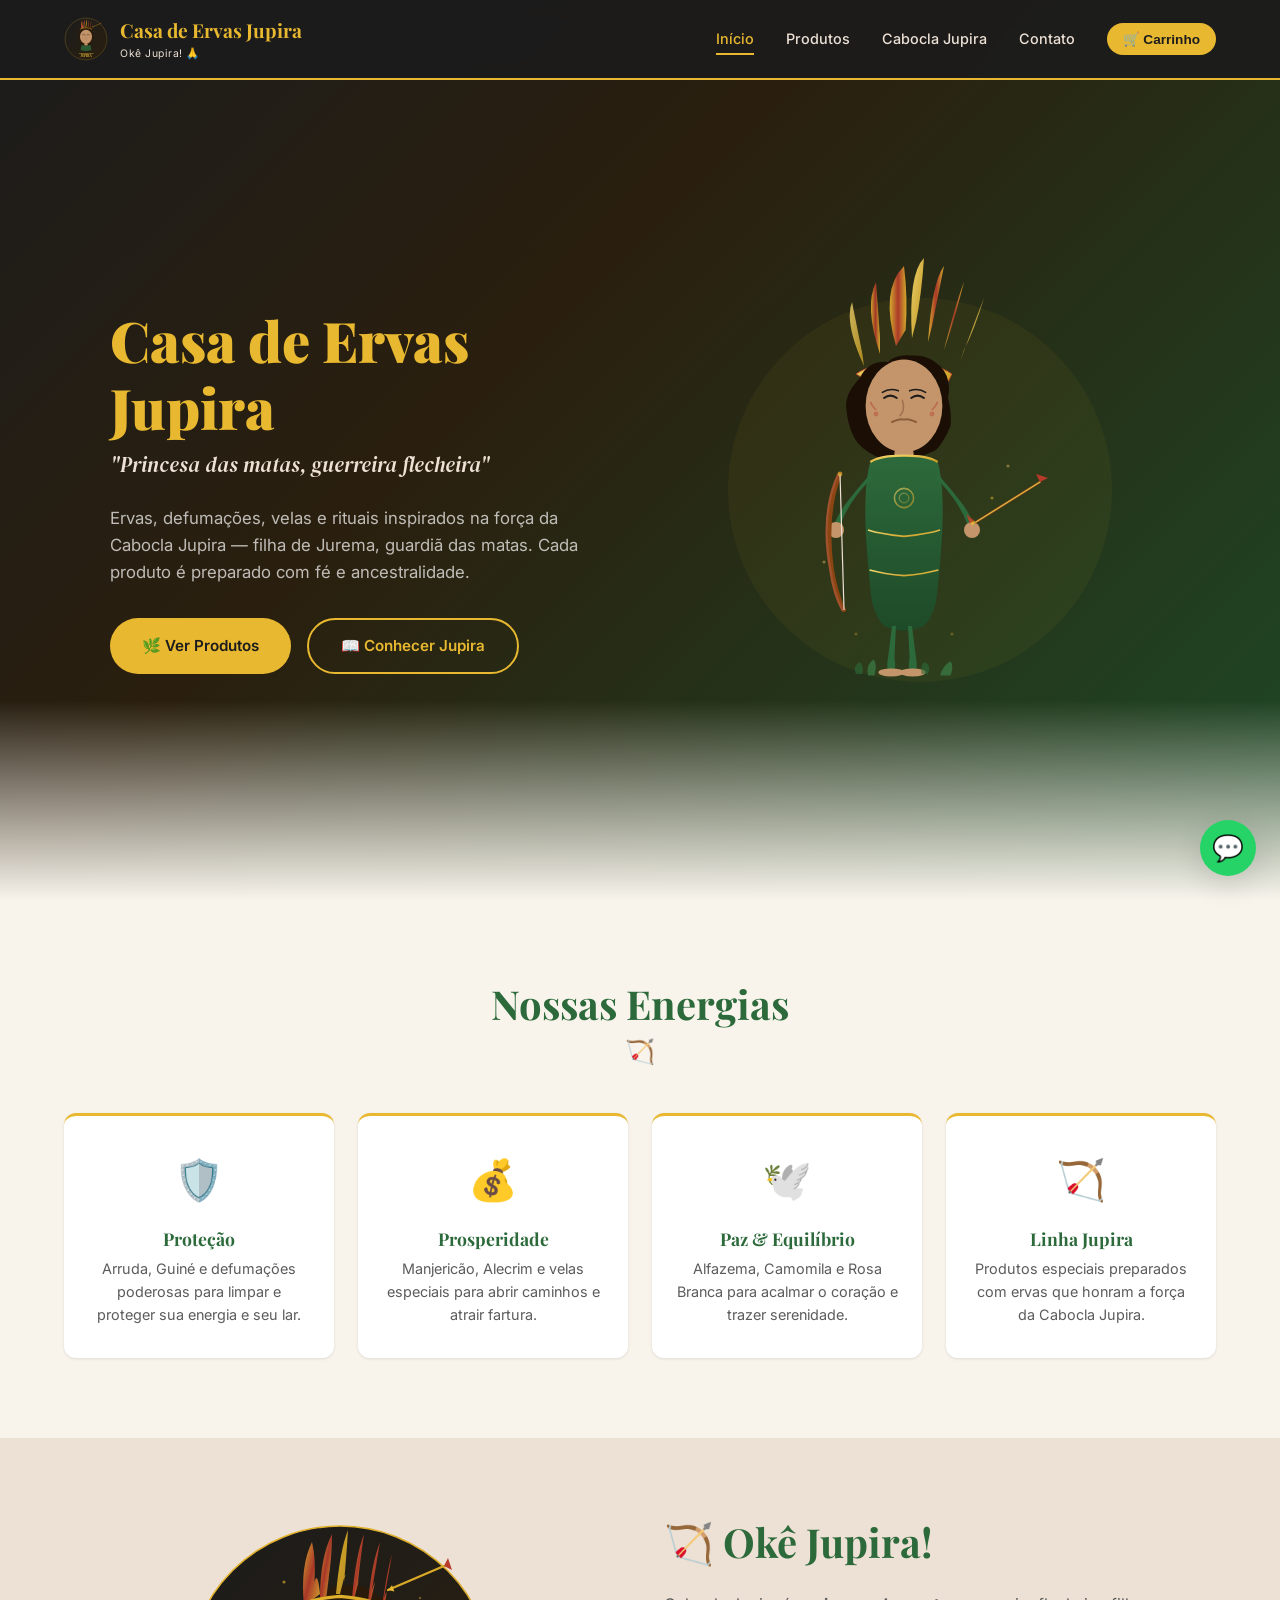
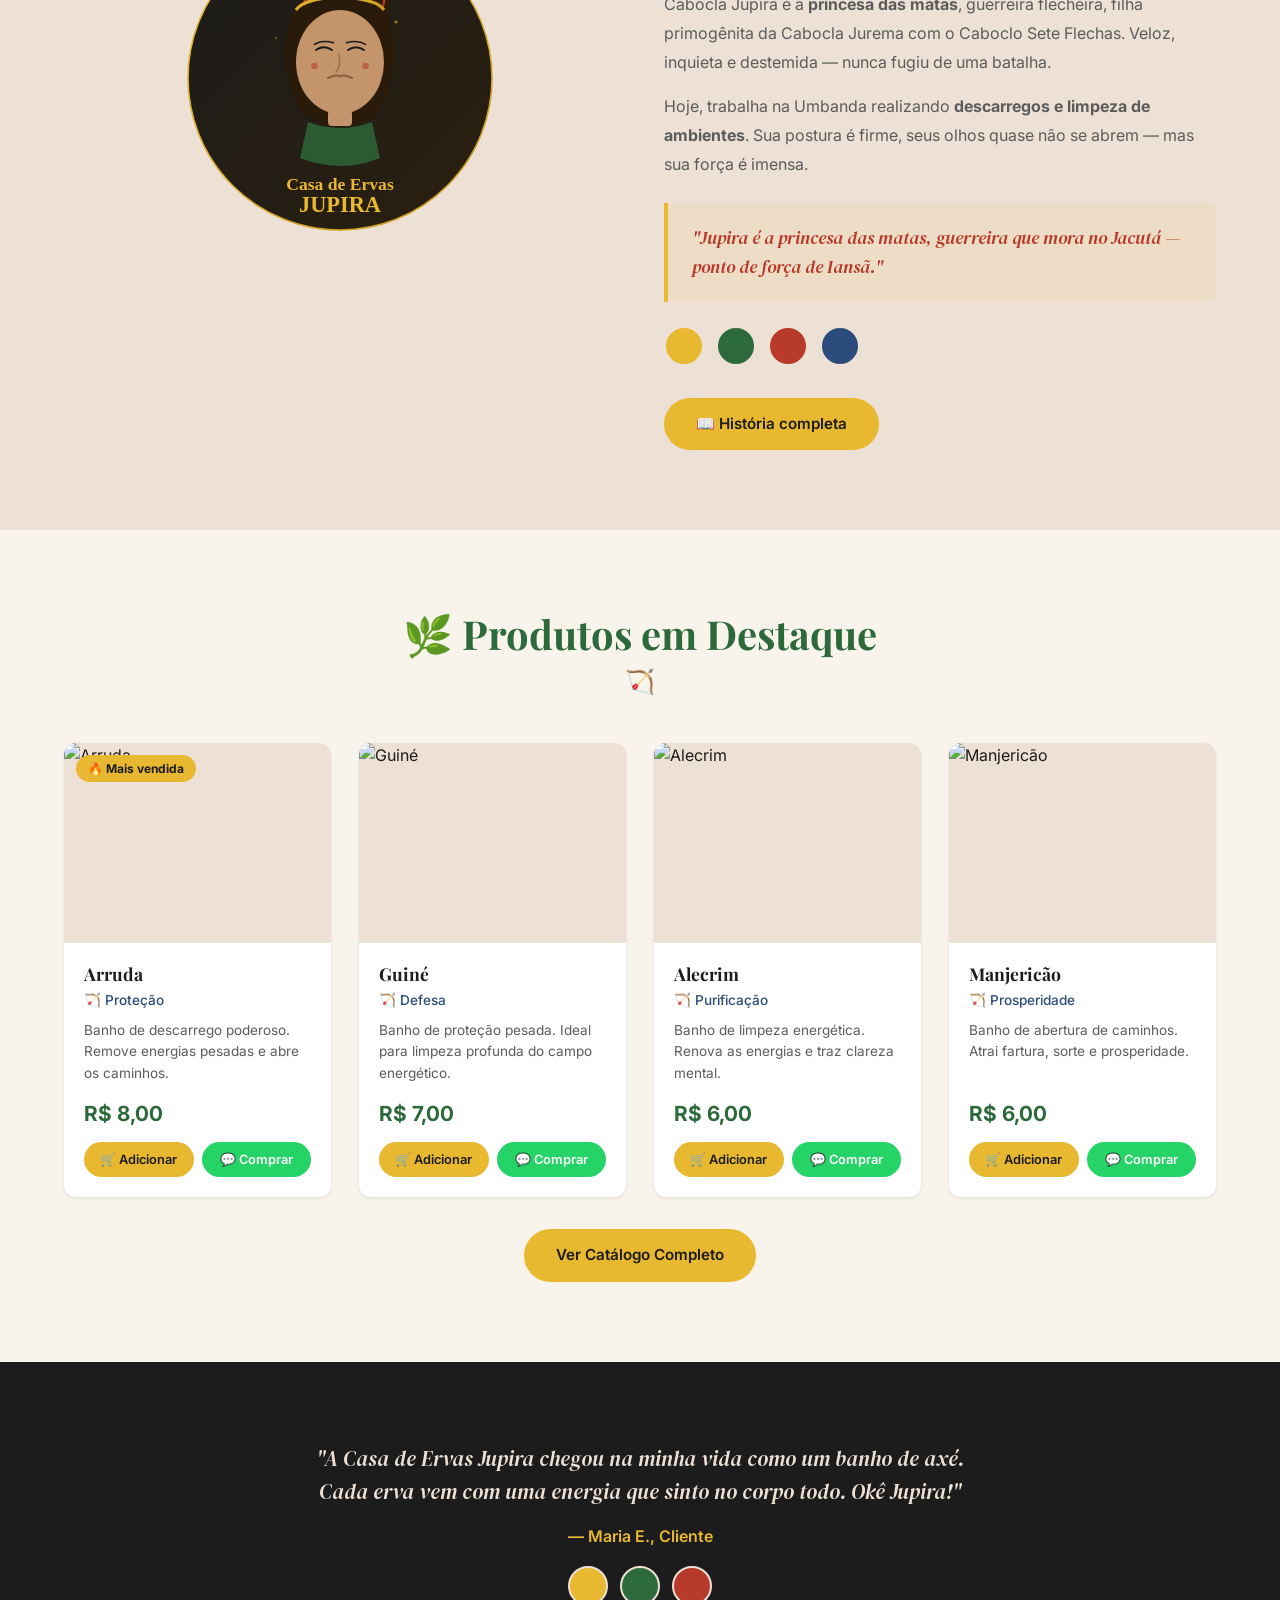
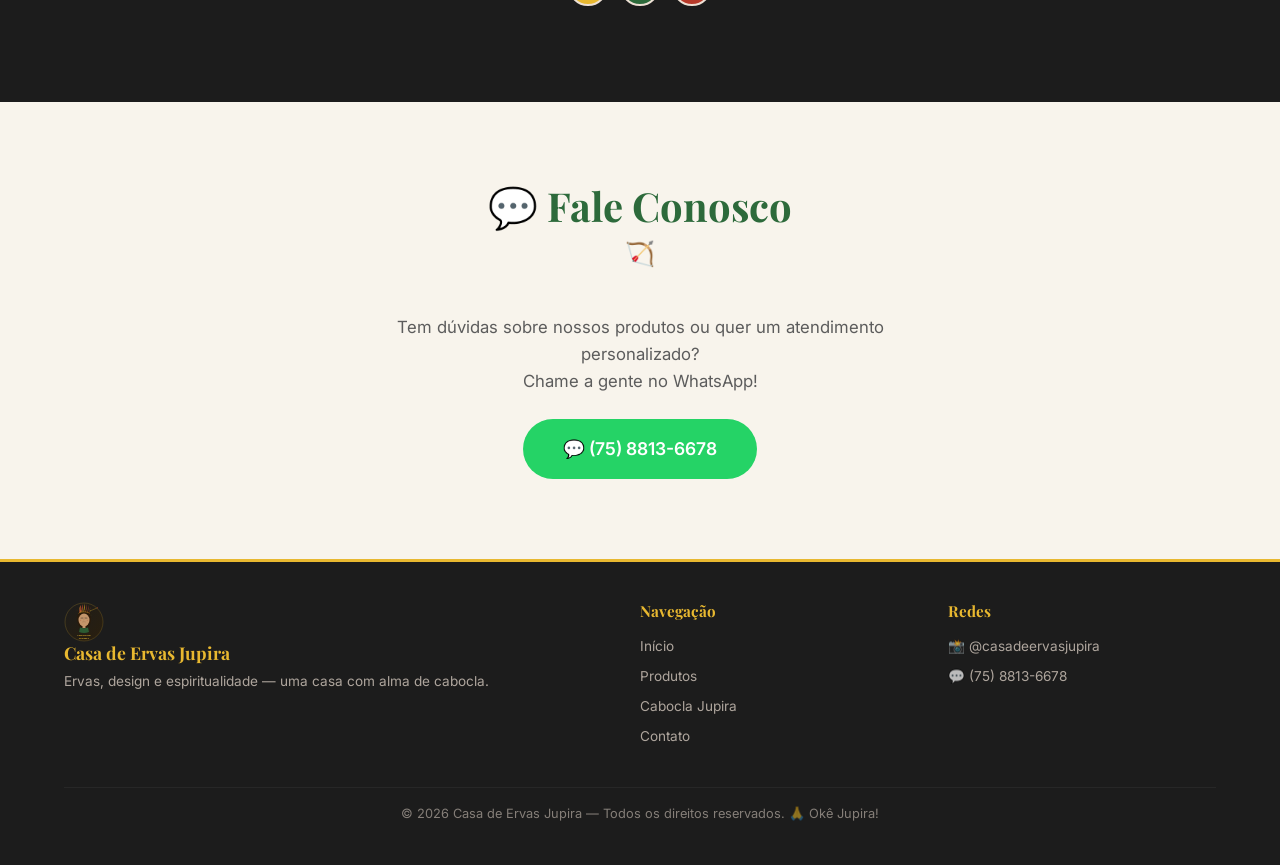
==== index.html @ 4a57ba9a "site: move all site files to root for GitHub Pages deployment - copy all site/ content (index.html, " ====
<!DOCTYPE html>
<html lang="pt-BR">
<head>
  <meta charset="UTF-8">
  <meta name="viewport" content="width=device-width, initial-scale=1.0">
  <title>Casa de Ervas Jupira — Ervas, Design & Espiritualidade</title>
  <meta name="description" content="Ervas, defumações, velas e rituais inspirados na Cabocla Jupira. Sua casa de ervas com alma de cabocla.">
  <link rel="preconnect" href="https://fonts.googleapis.com">
  <link href="https://fonts.googleapis.com/css2?family=Playfair+Display:wght@400;700;900&family=Inter:wght@400;500;600;700&family=DM+Serif+Display:ital@0;1&display=swap" rel="stylesheet">
  <link rel="stylesheet" href="css/style.css">
  <link rel="icon" href="assets/images/logo-jupira.svg" type="image/svg+xml">
</head>
<body>

  <!-- ===== HEADER ===== -->
  <header class="header" id="header">
    <div class="container">
      <a href="index.html" class="header-logo">
        <img src="assets/images/logo-jupira.svg" alt="Casa de Ervas Jupira" width="44" height="44">
        <div>
          <span>Casa de Ervas Jupira</span>
          <small>Okê Jupira! 🙏</small>
        </div>
      </a>

      <nav class="header-nav" id="headerNav">
        <a href="index.html" class="active">Início</a>
        <a href="produtos.html">Produtos</a>
        <a href="sobre.html">Cabocla Jupira</a>
        <a href="contato.html">Contato</a>
        <button class="cart-btn" onclick="showCart()">
          🛒 Carrinho <span class="cart-count">0</span>
        </button>
      </nav>

      <button class="mobile-toggle" id="mobileToggle" aria-label="Menu">
        <span></span><span></span><span></span>
      </button>
    </div>
  </header>

  <!-- ===== HERO ===== -->
  <section class="hero">
    <div class="container">
      <div class="hero-content">
        <h1 class="animate">Casa de Ervas<br>Jupira</h1>
        <p class="subtitle animate delay-1">"Princesa das matas, guerreira flecheira"</p>
        <p class="animate delay-2">Ervas, defumações, velas e rituais inspirados na força da Cabocla Jupira — filha de Jurema, guardiã das matas. Cada produto é preparado com fé e ancestralidade.</p>
        <div class="hero-buttons animate delay-3">
          <a href="produtos.html" class="btn btn-primary">🌿 Ver Produtos</a>
          <a href="sobre.html" class="btn btn-secondary">📖 Conhecer Jupira</a>
        </div>
      </div>
      <div class="hero-visual">
        <img src="assets/images/cabocla-jupira.svg" alt="Cabocla Jupira — guerreira flecheira" width="400">
      </div>
    </div>
  </section>

  <!-- ===== FEATURES ===== -->
  <section class="section" id="ervas">
    <div class="container">
      <h2 class="section-title">Nossas Energias</h2>
      <div class="features-grid">
        <div class="feature-card animate">
          <div class="icon">🛡️</div>
          <h3>Proteção</h3>
          <p>Arruda, Guiné e defumações poderosas para limpar e proteger sua energia e seu lar.</p>
        </div>
        <div class="feature-card animate delay-1">
          <div class="icon">💰</div>
          <h3>Prosperidade</h3>
          <p>Manjericão, Alecrim e velas especiais para abrir caminhos e atrair fartura.</p>
        </div>
        <div class="feature-card animate delay-2">
          <div class="icon">🕊️</div>
          <h3>Paz & Equilíbrio</h3>
          <p>Alfazema, Camomila e Rosa Branca para acalmar o coração e trazer serenidade.</p>
        </div>
        <div class="feature-card animate delay-3">
          <div class="icon">🏹</div>
          <h3>Linha Jupira</h3>
          <p>Produtos especiais preparados com ervas que honram a força da Cabocla Jupira.</p>
        </div>
      </div>
    </div>
  </section>

  <!-- ===== SOBRE JUPIRA (RESUMO) ===== -->
  <section class="section section-beige">
    <div class="container">
      <div class="sobre-grid">
        <div class="sobre-visual animate">
          <img src="assets/images/logo-jupira.svg" alt="Símbolo da Cabocla Jupira" width="320" style="margin:0 auto">
        </div>
        <div class="sobre-texto animate delay-1">
          <h2>🏹 Okê Jupira!</h2>
          <p>Cabocla Jupira é a <strong>princesa das matas</strong>, guerreira flecheira, filha primogênita da Cabocla Jurema com o Caboclo Sete Flechas. Veloz, inquieta e destemida — nunca fugiu de uma batalha.</p>
          <p>Hoje, trabalha na Umbanda realizando <strong>descarregos e limpeza de ambientes</strong>. Sua postura é firme, seus olhos quase não se abrem — mas sua força é imensa.</p>
          <div class="quote">
            "Jupira é a princesa das matas, guerreira que mora no Jacutá — ponto de força de Iansã."
          </div>
          <div class="cores-jupira">
            <span style="background:#E8B830" title="Amarelo — coroa de Jurema"></span>
            <span style="background:#2D6A3B" title="Verde — a mata"></span>
            <span style="background:#B83A2A" title="Vermelho — a guerra"></span>
            <span style="background:#2A4B7C" title="Azul Anil — espiritualidade"></span>
          </div>
          <a href="sobre.html" class="btn btn-primary mt-1">📖 História completa</a>
        </div>
      </div>
    </div>
  </section>

  <!-- ===== PRODUTOS EM DESTAQUE ===== -->
  <section class="section" id="destaques">
    <div class="container">
      <h2 class="section-title">🌿 Produtos em Destaque</h2>
      <div class="produtos-grid" id="produtosGrid">
        <!-- Rendered by JS -->
      </div>
      <div class="text-center mt-2">
        <a href="produtos.html" class="btn btn-primary">Ver Catálogo Completo</a>
      </div>
    </div>
  </section>

  <!-- ===== DEPOIMENTO ===== -->
  <section class="section section-dark">
    <div class="container" style="text-align:center;max-width:700px">
      <p style="font-family:var(--font-quote);font-size:1.3rem;font-style:italic;margin-bottom:16px">
        "A Casa de Ervas Jupira chegou na minha vida como um banho de axé. Cada erva vem com uma energia que sinto no corpo todo. Okê Jupira!"
      </p>
      <p style="font-weight:600;color:var(--yellow)">— Maria E., Cliente</p>
      <div class="cores-jupira" style="justify-content:center;margin-top:16px">
        <span style="background:#E8B830"></span>
        <span style="background:#2D6A3B"></span>
        <span style="background:#B83A2A"></span>
      </div>
    </div>
  </section>

  <!-- ===== WHATSAPP ===== -->
  <section class="section" id="whatsapp">
    <div class="container" style="text-align:center;max-width:600px">
      <h2 class="section-title">💬 Fale Conosco</h2>
      <p style="color:var(--gray);margin-bottom:24px;font-size:1.05rem">
        Tem dúvidas sobre nossos produtos ou quer um atendimento personalizado?<br>
        Chame a gente no WhatsApp!
      </p>
      <a href="https://wa.me/557588136678?text=Ol%C3%A1!%20Vim%20pela%20Casa%20de%20Ervas%20Jupira%20%F0%9F%8C%BF%20Ok%C3%AA%20Jupira!" target="_blank" class="btn btn-whatsapp" style="font-size:1.1rem;padding:16px 40px">
        💬 (75) 8813-6678
      </a>
    </div>
  </section>

  <!-- ===== FOOTER ===== -->
  <footer class="footer">
    <div class="container">
      <div class="footer-grid">
        <div class="footer-brand">
          <img src="assets/images/logo-jupira.svg" alt="Casa de Ervas Jupira" width="40" height="40">
          <h3>Casa de Ervas Jupira</h3>
          <p>Ervas, design e espiritualidade — uma casa com alma de cabocla.</p>
        </div>
        <div>
          <h4>Navegação</h4>
          <a href="index.html">Início</a>
          <a href="produtos.html">Produtos</a>
          <a href="sobre.html">Cabocla Jupira</a>
          <a href="contato.html">Contato</a>
        </div>
        <div>
          <h4>Redes</h4>
          <a href="https://instagram.com/casadeervasjupira" target="_blank">📸 @casadeervasjupira</a>
          <a href="https://wa.me/557588136678" target="_blank">💬 (75) 8813-6678</a>
        </div>
      </div>
      <div class="footer-bottom">
        © 2026 Casa de Ervas Jupira — Todos os direitos reservados. 🙏 Okê Jupira!
      </div>
    </div>
  </footer>

  <!-- ===== CART SIDEBAR ===== -->
  <div class="cart-overlay" id="cartOverlay"></div>
  <div class="cart-sidebar" id="cartSidebar">
    <div class="cart-header">
      <h3>🛒 Seu Carrinho</h3>
      <button class="cart-close" onclick="hideCart()">✕</button>
    </div>
    <div class="cart-items" id="cartItems">
      <!-- Rendered by JS -->
    </div>
    <div class="cart-footer">
      <div class="cart-total">
        <span>Total</span>
        <span id="cartTotalValue">R$ 0,00</span>
      </div>
      <button class="btn btn-whatsapp" onclick="cartWhatsApp()">
        💬 Finalizar Pedido
      </button>
    </div>
  </div>

  <!-- WhatsApp Float -->
  <a href="https://wa.me/557588136678?text=Ol%C3%A1!%20Vim%20pela%20Casa%20de%20Ervas%20Jupira%20%F0%9F%8C%BF%20Ok%C3%AA%20Jupira!" target="_blank" class="whatsapp-float" aria-label="WhatsApp">
    💬
  </a>

  <!-- ===== SCRIPTS ===== -->
  <script src="js/produtos.js"></script>
  <script src="js/cart.js"></script>
  <script src="js/main.js"></script>
  <script>
    // Show featured products on home (show first 4)
    document.addEventListener('DOMContentLoaded', () => {
      const grid = document.getElementById('produtosGrid');
      if (grid) {
        const destaques = CATALOGO.slice(0, 4);
        grid.innerHTML = destaques.map(prod => {
          const badgeClass = prod.badge === 'Linha Jupira' ? 'badge-jupira' : '';
          return `
            <div class="produto-card animate">
              <div class="img-wrap">
                <img src="${prod.img}" alt="${prod.nome}" loading="lazy">
                ${prod.badge ? `<span class="badge ${badgeClass}">${prod.badge}</span>` : ''}
              </div>
              <div class="info">
                <h3>${prod.nome}</h3>
                <div class="energia">🏹 ${prod.energia}</div>
                <div class="desc">${prod.desc}</div>
                <div class="preco">${formatPreco(prod.preco)}</div>
                <div class="actions">
                  <button class="btn btn-primary btn-sm" onclick="cartAdd('${prod.id}')">🛒 Adicionar</button>
                  <button class="btn btn-whatsapp btn-sm" onclick="buyWhatsApp('${prod.id}')">💬 Comprar</button>
                </div>
              </div>
            </div>
          `;
        }).join('');
      }
    });
  </script>
</body>
</html>
---- css/style.css ----
/* ======================================================
   CASA DE ERVAS JUPIRA — Style Sheet
   Cores: Amarelo #E8B830 | Verde #2D6A3B | Vermelho #B83A2A | Anil #2A4B7C
   ====================================================== */

/* ----- RESET & BASE ----- */
*, *::before, *::after { box-sizing: border-box; margin: 0; padding: 0; }

:root {
  --yellow: #E8B830;
  --yellow-light: #F5D86E;
  --yellow-dark: #C99A1F;
  --green: #2D6A3B;
  --green-light: #3D8A4E;
  --green-dark: #1E4A28;
  --red: #B83A2A;
  --red-light: #D94A3A;
  --red-dark: #8C2A1E;
  --anil: #2A4B7C;
  --anil-light: #3A6B9C;
  --dark: #1C1C1C;
  --gray: #5C5C5C;
  --offwhite: #F8F4EC;
  --sand: #EDE0D4;
  --white: #FFFFFF;

  --font-display: 'Playfair Display', Georgia, serif;
  --font-body: 'Inter', -apple-system, BlinkMacSystemFont, 'Segoe UI', sans-serif;
  --font-quote: 'DM Serif Display', Georgia, serif;

  --shadow-sm: 0 1px 3px rgba(0,0,0,0.1);
  --shadow-md: 0 4px 12px rgba(0,0,0,0.1);
  --shadow-lg: 0 8px 30px rgba(0,0,0,0.12);
  --radius: 12px;
  --radius-sm: 8px;
  --max-width: 1200px;
  --header-h: 80px;
}

html { scroll-behavior: smooth; }

body {
  font-family: var(--font-body);
  color: var(--dark);
  background: var(--offwhite);
  line-height: 1.6;
  -webkit-font-smoothing: antialiased;
}

img { max-width: 100%; height: auto; display: block; }
a { color: inherit; text-decoration: none; }
ul { list-style: none; }
.container { max-width: var(--max-width); margin: 0 auto; padding: 0 24px; }

/* ----- TYPOGRAPHY ----- */
h1, h2, h3, h4 { font-family: var(--font-display); line-height: 1.2; }
h1 { font-size: clamp(2rem, 5vw, 3.5rem); font-weight: 900; color: var(--yellow); }
h2 { font-size: clamp(1.5rem, 4vw, 2.5rem); font-weight: 700; color: var(--green); }
h3 { font-size: clamp(1.2rem, 3vw, 1.8rem); font-weight: 700; }
.section-title { text-align: center; margin-bottom: 3rem; }
.section-title::after {
  content: '🏹';
  display: block;
  font-size: 1.5rem;
  margin-top: 0.5rem;
}

/* ----- HEADER ----- */
.header {
  position: fixed; top: 0; left: 0; right: 0; z-index: 1000;
  height: var(--header-h);
  background: rgba(28,28,28,0.95);
  backdrop-filter: blur(10px);
  border-bottom: 2px solid var(--yellow);
  transition: background 0.3s;
}
.header .container { display: flex; align-items: center; justify-content: space-between; height: 100%; }
.header-logo { display: flex; align-items: center; gap: 12px; }
.header-logo svg { width: 44px; height: 44px; }
.header-logo span { font-family: var(--font-display); font-size: 1.2rem; color: var(--yellow); font-weight: 700; }
.header-logo small { display: block; font-size: 0.65rem; color: var(--sand); font-family: var(--font-body); font-weight: 400; letter-spacing: 0.5px; }

.header-nav { display: flex; align-items: center; gap: 32px; }
.header-nav a {
  color: var(--sand); font-size: 0.9rem; font-weight: 500;
  transition: color 0.2s; position: relative;
}
.header-nav a:hover, .header-nav a.active { color: var(--yellow); }
.header-nav a::after {
  content: ''; position: absolute; bottom: -4px; left: 0; right: 0;
  height: 2px; background: var(--yellow); transform: scaleX(0); transition: transform 0.2s;
}
.header-nav a:hover::after, .header-nav a.active::after { transform: scaleX(1); }

.cart-btn {
  display: flex; align-items: center; gap: 6px;
  background: var(--yellow); color: var(--dark); padding: 8px 16px;
  border-radius: 50px; font-size: 0.85rem; font-weight: 600;
  transition: all 0.2s; border: none; cursor: pointer;
}
.cart-btn:hover { background: var(--yellow-light); transform: translateY(-1px); }
.cart-count {
  background: var(--red); color: white; font-size: 0.7rem;
  min-width: 18px; height: 18px; border-radius: 50%;
  display: flex; align-items: center; justify-content: center; font-weight: 700;
}

.mobile-toggle { display: none; flex-direction: column; gap: 5px; cursor: pointer; background: none; border: none; padding: 4px; }
.mobile-toggle span { width: 24px; height: 2px; background: var(--sand); transition: 0.2s; border-radius: 2px; }

/* ----- HERO ----- */
.hero {
  min-height: 100vh; display: flex; align-items: center;
  background: linear-gradient(135deg, var(--dark) 0%, #2A1F0E 40%, var(--green-dark) 100%);
  position: relative; overflow: hidden; padding-top: var(--header-h);
}
.hero::before {
  content: ''; position: absolute; inset: 0;
  background: url('https://images.unsplash.com/photo-1518531933037-91b2f5f229cc?auto=format&fit=crop&w=1920&q=80') center/cover;
  opacity: 0.15; z-index: 0;
}
.hero::after {
  content: ''; position: absolute; bottom: 0; left: 0; right: 0; height: 200px;
  background: linear-gradient(transparent, var(--offwhite)); z-index: 1;
}
.hero .container { position: relative; z-index: 2; display: grid; grid-template-columns: 1fr 1fr; gap: 60px; align-items: center; }
.hero-content h1 { margin-bottom: 0.5rem; }
.hero-content .subtitle {
  font-family: var(--font-quote); font-size: 1.3rem; color: var(--sand); font-style: italic;
  margin-bottom: 1.5rem;
}
.hero-content p { color: rgba(255,255,255,0.7); font-size: 1.05rem; max-width: 500px; margin-bottom: 2rem; }

.hero-buttons { display: flex; gap: 16px; flex-wrap: wrap; }
.btn {
  display: inline-flex; align-items: center; gap: 8px; padding: 14px 32px;
  border-radius: 50px; font-weight: 600; font-size: 0.95rem;
  transition: all 0.2s; cursor: pointer; border: none; font-family: var(--font-body);
}
.btn-primary { background: var(--yellow); color: var(--dark); }
.btn-primary:hover { background: var(--yellow-light); transform: translateY(-2px); box-shadow: var(--shadow-md); }
.btn-secondary { background: transparent; color: var(--yellow); border: 2px solid var(--yellow); }
.btn-secondary:hover { background: var(--yellow); color: var(--dark); transform: translateY(-2px); }
.btn-whatsapp { background: #25D366; color: white; }
.btn-whatsapp:hover { background: #20BD5A; transform: translateY(-2px); box-shadow: var(--shadow-md); }
.btn-sm { padding: 10px 20px; font-size: 0.85rem; }

.hero-visual { display: flex; justify-content: center; align-items: center; }
.hero-visual svg { max-width: 400px; width: 100%; filter: drop-shadow(0 10px 40px rgba(232,184,48,0.2)); }

/* ----- SECTIONS ----- */
.section { padding: 80px 0; }
.section-beige { background: var(--sand); }
.section-dark { background: var(--dark); color: var(--sand); }
.section-dark h2 { color: var(--yellow); }

/* ----- FEATURES ----- */
.features-grid { display: grid; grid-template-columns: repeat(auto-fit, minmax(220px, 1fr)); gap: 24px; }
.feature-card {
  background: var(--white); padding: 32px 24px; border-radius: var(--radius);
  text-align: center; box-shadow: var(--shadow-sm); transition: all 0.3s;
  border-top: 3px solid var(--yellow);
}
.feature-card:hover { transform: translateY(-4px); box-shadow: var(--shadow-md); }
.feature-card .icon { font-size: 2.5rem; margin-bottom: 16px; }
.feature-card h3 { font-size: 1.1rem; margin-bottom: 8px; color: var(--green); }
.feature-card p { font-size: 0.9rem; color: var(--gray); }

/* ----- PRODUCT CARDS ----- */
.produtos-grid {
  display: grid; grid-template-columns: repeat(auto-fill, minmax(260px, 1fr)); gap: 28px;
}
.produto-card {
  background: var(--white); border-radius: var(--radius); overflow: hidden;
  box-shadow: var(--shadow-sm); transition: all 0.3s;
  display: flex; flex-direction: column;
}
.produto-card:hover { transform: translateY(-4px); box-shadow: var(--shadow-md); }
.produto-card .img-wrap {
  height: 200px; background: var(--sand); position: relative; overflow: hidden;
}
.produto-card .img-wrap img { width: 100%; height: 100%; object-fit: cover; transition: transform 0.4s; }
.produto-card:hover .img-wrap img { transform: scale(1.05); }
.produto-card .badge {
  position: absolute; top: 12px; left: 12px;
  background: var(--yellow); color: var(--dark); padding: 4px 12px;
  border-radius: 50px; font-size: 0.75rem; font-weight: 700;
}
.produto-card .badge-jupira { background: var(--red); color: white; }
.produto-card .info { padding: 20px; flex: 1; display: flex; flex-direction: column; }
.produto-card .info h3 { font-size: 1.1rem; margin-bottom: 6px; }
.produto-card .info .energia {
  font-size: 0.85rem; color: var(--anil); font-weight: 500; margin-bottom: 8px;
}
.produto-card .info .desc { font-size: 0.85rem; color: var(--gray); margin-bottom: 12px; flex: 1; }
.produto-card .info .preco { font-size: 1.3rem; font-weight: 700; color: var(--green); margin-bottom: 12px; }
.produto-card .info .actions { display: flex; gap: 8px; }
.produto-card .info .actions .btn { flex: 1; justify-content: center; font-size: 0.8rem; padding: 10px 16px; }

/* ----- SOBRE (JUPIRA) ----- */
.sobre-grid { display: grid; grid-template-columns: 1fr 1fr; gap: 48px; align-items: start; }
.sobre-visual svg { width: 100%; max-width: 380px; margin: 0 auto; display: block; }
.sobre-texto h2 { margin-bottom: 1.5rem; }
.sobre-texto p { margin-bottom: 1rem; color: var(--gray); line-height: 1.8; }
.sobre-texto .quote {
  font-family: var(--font-quote); font-style: italic; font-size: 1.15rem;
  color: var(--red); padding: 20px 24px; border-left: 4px solid var(--yellow);
  background: rgba(232,184,48,0.08); border-radius: 0 var(--radius-sm) var(--radius-sm) 0; margin: 1.5rem 0;
}
.cores-jupira { display: flex; gap: 12px; margin: 1rem 0; }
.cores-jupira span { width: 40px; height: 40px; border-radius: 50%; border: 2px solid var(--sand); }

/* ----- CATEGORY FILTER ----- */
.filtros { display: flex; gap: 12px; flex-wrap: wrap; justify-content: center; margin-bottom: 2rem; }
.filtro-btn {
  padding: 8px 20px; border-radius: 50px; border: 2px solid var(--green);
  background: transparent; color: var(--green); font-weight: 600; font-size: 0.85rem;
  cursor: pointer; transition: all 0.2s; font-family: var(--font-body);
}
.filtro-btn:hover, .filtro-btn.active { background: var(--green); color: white; }

/* ----- CART SIDEBAR ----- */
.cart-overlay {
  position: fixed; inset: 0; background: rgba(0,0,0,0.5); z-index: 2000;
  opacity: 0; pointer-events: none; transition: opacity 0.3s;
}
.cart-overlay.open { opacity: 1; pointer-events: all; }

.cart-sidebar {
  position: fixed; top: 0; right: 0; bottom: 0; width: 400px; max-width: 90vw;
  background: var(--white); z-index: 2001; padding: 24px;
  transform: translateX(100%); transition: transform 0.3s ease;
  display: flex; flex-direction: column;
}
.cart-sidebar.open { transform: translateX(0); }
.cart-header { display: flex; justify-content: space-between; align-items: center; margin-bottom: 24px; }
.cart-header h3 { font-family: var(--font-display); color: var(--green); }
.cart-close { background: none; border: none; font-size: 1.5rem; cursor: pointer; color: var(--gray); }
.cart-items { flex: 1; overflow-y: auto; display: flex; flex-direction: column; gap: 12px; }
.cart-item {
  display: flex; gap: 12px; padding: 12px; background: var(--offwhite);
  border-radius: var(--radius-sm); align-items: center;
}
.cart-item img { width: 60px; height: 60px; border-radius: 8px; object-fit: cover; }
.cart-item-info { flex: 1; }
.cart-item-info h4 { font-size: 0.9rem; }
.cart-item-info .preco { font-size: 0.85rem; color: var(--green); font-weight: 600; }
.cart-item-qty { display: flex; align-items: center; gap: 8px; }
.cart-item-qty button {
  width: 28px; height: 28px; border-radius: 50%; border: 1px solid var(--sand);
  background: white; cursor: pointer; font-weight: 700; font-size: 0.9rem;
  display: flex; align-items: center; justify-content: center;
}
.cart-item-qty span { font-weight: 600; min-width: 20px; text-align: center; }
.cart-item .remove { color: var(--red); cursor: pointer; font-size: 1.1rem; background: none; border: none; }

.cart-footer { border-top: 1px solid var(--sand); padding-top: 16px; margin-top: 16px; }
.cart-total { display: flex; justify-content: space-between; font-weight: 700; font-size: 1.1rem; margin-bottom: 12px; }
.cart-footer .btn-whatsapp { width: 100%; justify-content: center; padding: 14px; font-size: 1rem; }
.cart-empty { text-align: center; padding: 40px 0; color: var(--gray); }
.cart-empty .icon { font-size: 3rem; margin-bottom: 12px; }

/* ----- FOOTER ----- */
.footer {
  background: var(--dark); color: var(--sand); padding: 40px 0;
  border-top: 3px solid var(--yellow);
}
.footer-grid { display: grid; grid-template-columns: 2fr 1fr 1fr; gap: 40px; }
.footer-brand svg { width: 40px; height: 40px; margin-bottom: 12px; }
.footer-brand h3 { font-family: var(--font-display); color: var(--yellow); font-size: 1.1rem; margin-bottom: 8px; }
.footer-brand p { font-size: 0.85rem; opacity: 0.7; }
.footer h4 { color: var(--yellow); font-family: var(--font-display); margin-bottom: 16px; font-size: 0.95rem; }
.footer a { display: block; font-size: 0.85rem; opacity: 0.7; margin-bottom: 8px; transition: opacity 0.2s; }
.footer a:hover { opacity: 1; color: var(--yellow); }
.footer-bottom { text-align: center; margin-top: 32px; padding-top: 16px; border-top: 1px solid rgba(255,255,255,0.1); font-size: 0.8rem; opacity: 0.5; }

/* ----- WHATSAPP FLOAT ----- */
.whatsapp-float {
  position: fixed; bottom: 24px; right: 24px; z-index: 999;
  width: 56px; height: 56px; border-radius: 50%;
  background: #25D366; color: white; border: none;
  display: flex; align-items: center; justify-content: center;
  font-size: 1.6rem; cursor: pointer; box-shadow: var(--shadow-lg);
  transition: all 0.2s;
}
.whatsapp-float:hover { transform: scale(1.1); box-shadow: 0 8px 30px rgba(37,211,102,0.4); }

/* ----- PRODUTO PAGE ----- */
.produto-page { padding-top: calc(var(--header-h) + 40px); min-height: 100vh; }
.produto-detail { display: grid; grid-template-columns: 1fr 1fr; gap: 48px; margin-top: 2rem; }
.produto-detail .gallery { border-radius: var(--radius); overflow: hidden; background: var(--sand); }
.produto-detail .gallery img { width: 100%; height: 450px; object-fit: cover; }
.produto-detail .info h1 { color: var(--dark); margin-bottom: 8px; }
.produto-detail .info .energia { font-size: 1rem; color: var(--anil); font-weight: 500; }
.produto-detail .info .preco { font-size: 2rem; color: var(--green); font-weight: 700; margin: 16px 0; }
.produto-detail .info .desc { color: var(--gray); line-height: 1.8; margin-bottom: 24px; }
.produto-detail .info .actions { display: flex; flex-direction: column; gap: 12px; }
.produto-detail .info .actions .btn { justify-content: center; }

/* ----- CONTATO PAGE ----- */
.contato-page { padding-top: calc(var(--header-h) + 40px); min-height: 100vh; }
.contato-grid { display: grid; grid-template-columns: 1fr 1fr; gap: 48px; margin-top: 2rem; }
.contato-card {
  background: var(--white); padding: 32px; border-radius: var(--radius);
  box-shadow: var(--shadow-sm); text-align: center;
}
.contato-card .icon { font-size: 3rem; margin-bottom: 16px; }
.contato-card h3 { color: var(--green); margin-bottom: 8px; }
.contato-card p { color: var(--gray); margin-bottom: 16px; }
.contato-card .btn { width: 100%; justify-content: center; }

/* ----- ANIMATIONS ----- */
@keyframes fadeInUp { from { opacity: 0; transform: translateY(30px); } to { opacity: 1; transform: translateY(0); } }
@keyframes float {
  0%, 100% { transform: translateY(0); } 50% { transform: translateY(-10px); }
}
.animate { animation: fadeInUp 0.6s ease both; }
.delay-1 { animation-delay: 0.1s; }
.delay-2 { animation-delay: 0.2s; }
.delay-3 { animation-delay: 0.3s; }

/* ----- RESPONSIVE ----- */
@media (max-width: 900px) {
  .hero .container { grid-template-columns: 1fr; text-align: center; }
  .hero-content p { margin: 0 auto 2rem; }
  .hero-buttons { justify-content: center; }
  .hero-visual { display: none; }
  .sobre-grid { grid-template-columns: 1fr; text-align: center; }
  .sobre-visual svg { max-width: 250px; }
  .produto-detail { grid-template-columns: 1fr; }
  .contato-grid { grid-template-columns: 1fr; }
  .footer-grid { grid-template-columns: 1fr; text-align: center; }
  .produtos-grid { grid-template-columns: repeat(2, 1fr); }
}

@media (max-width: 600px) {
  .header-nav { display: none; }
  .mobile-toggle { display: flex; }
  .header-nav.open { display: flex; position: fixed; top: var(--header-h); left: 0; right: 0;
    background: rgba(28,28,28,0.98); flex-direction: column; padding: 24px; gap: 20px;
    border-bottom: 2px solid var(--yellow); }
  .produtos-grid { grid-template-columns: 1fr; }
  .section { padding: 48px 0; }
  .cart-sidebar { width: 100vw; max-width: 100vw; }
}

/* ----- UTILITIES ----- */
.text-center { text-align: center; }
.mt-1 { margin-top: 1rem; }
.mt-2 { margin-top: 2rem; }
.mb-1 { margin-bottom: 1rem; }
.mb-2 { margin-bottom: 2rem; }
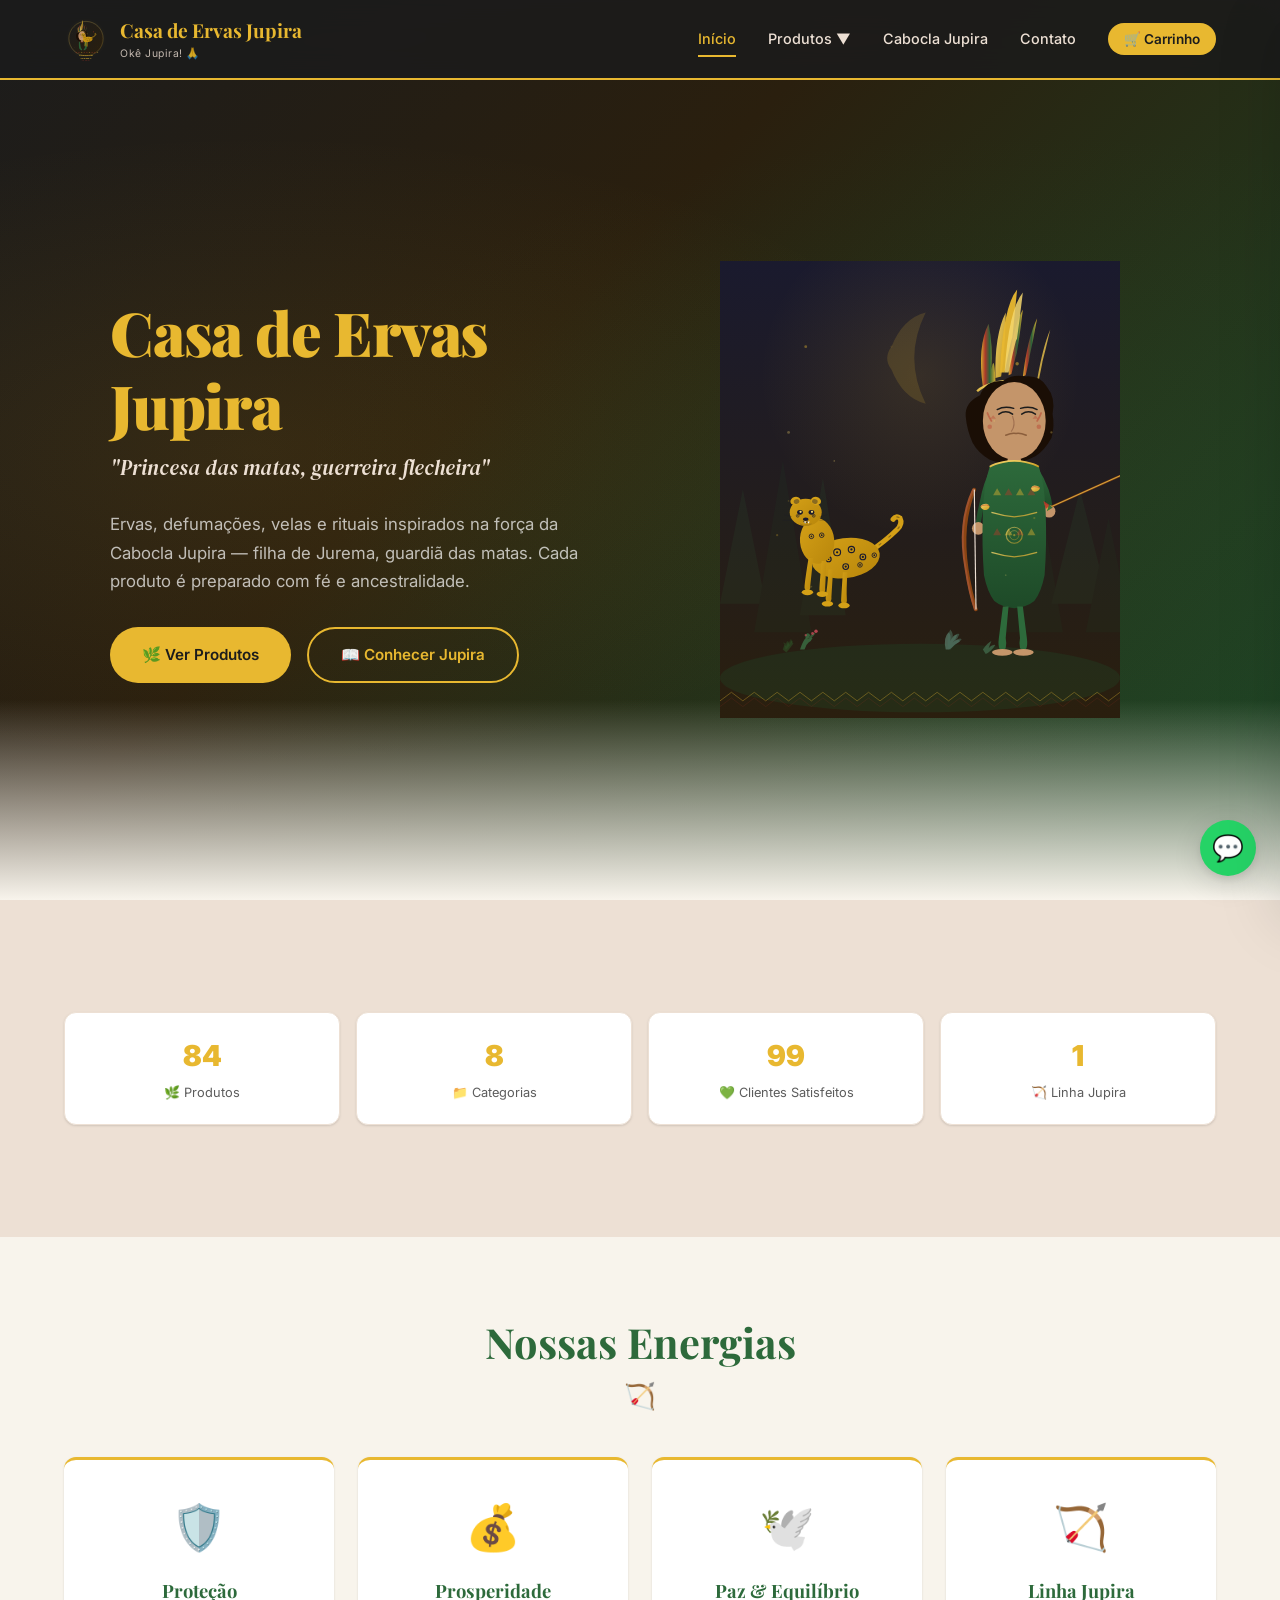
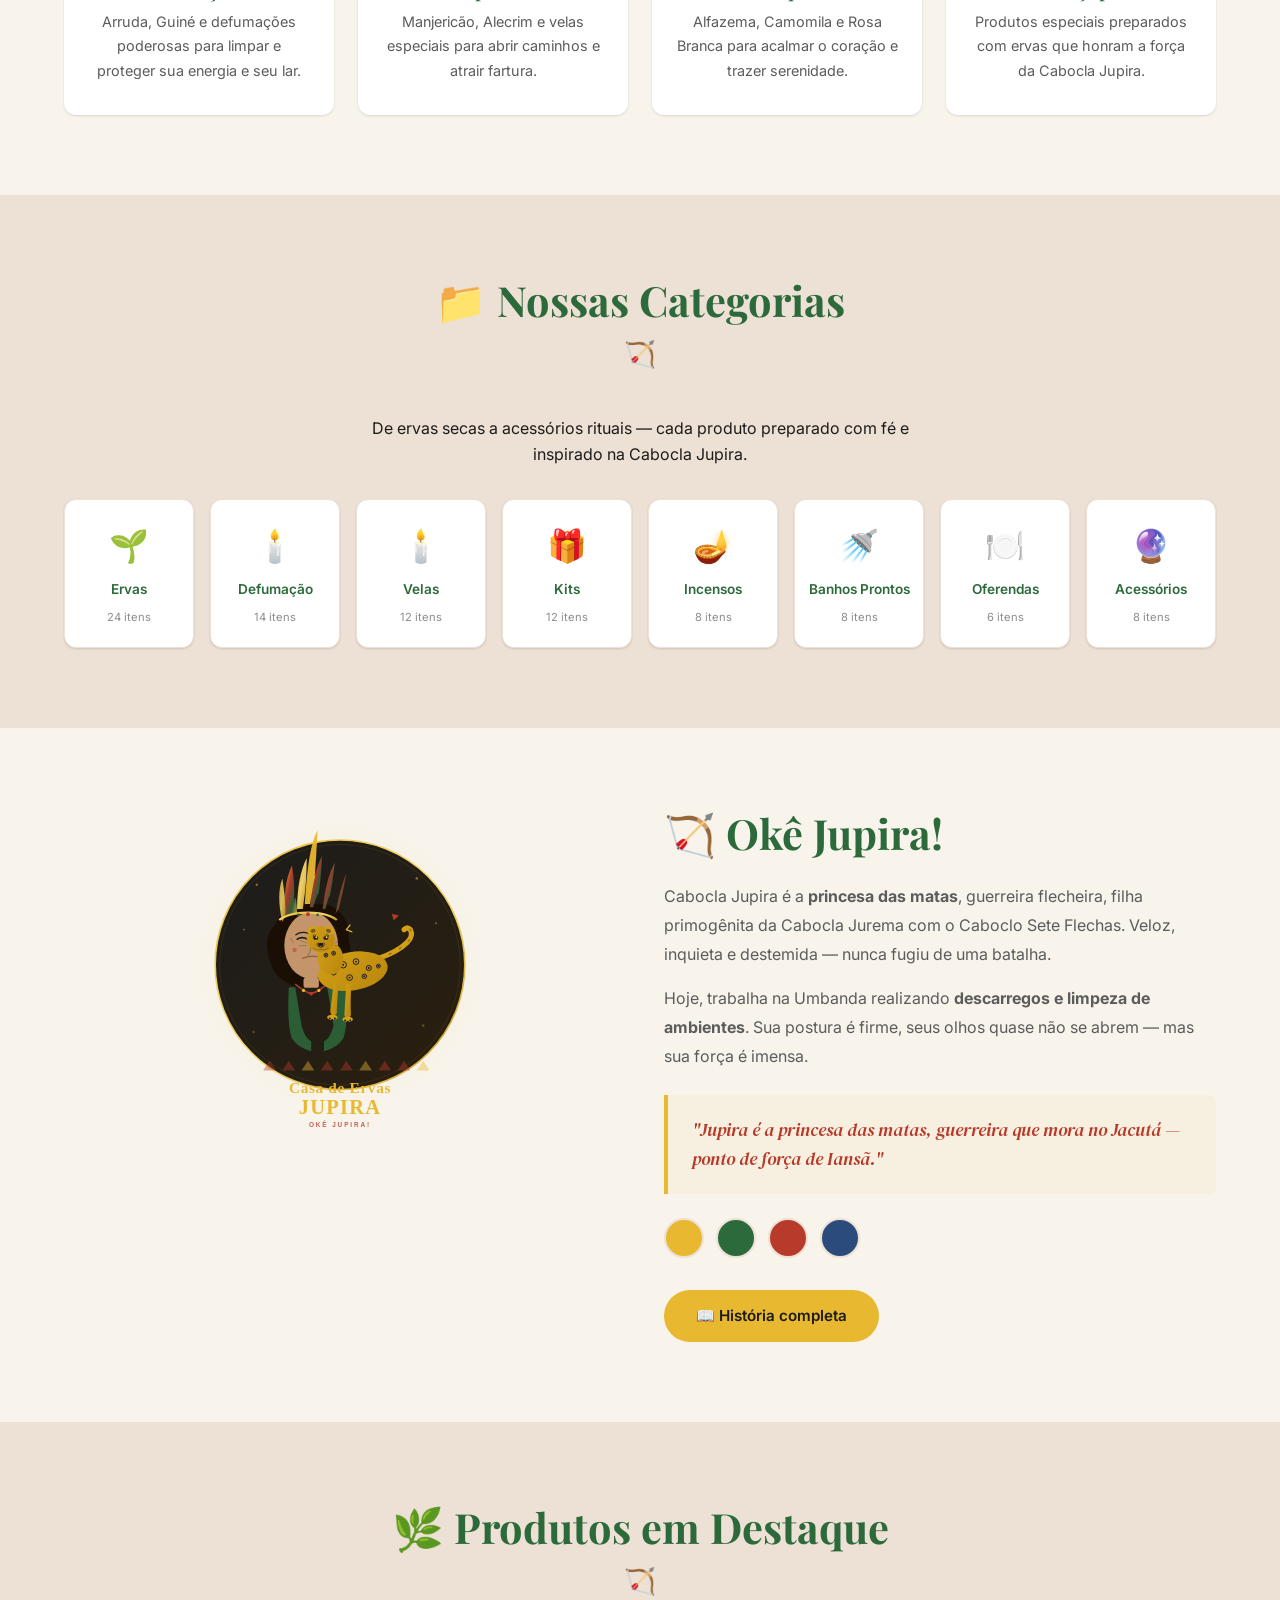
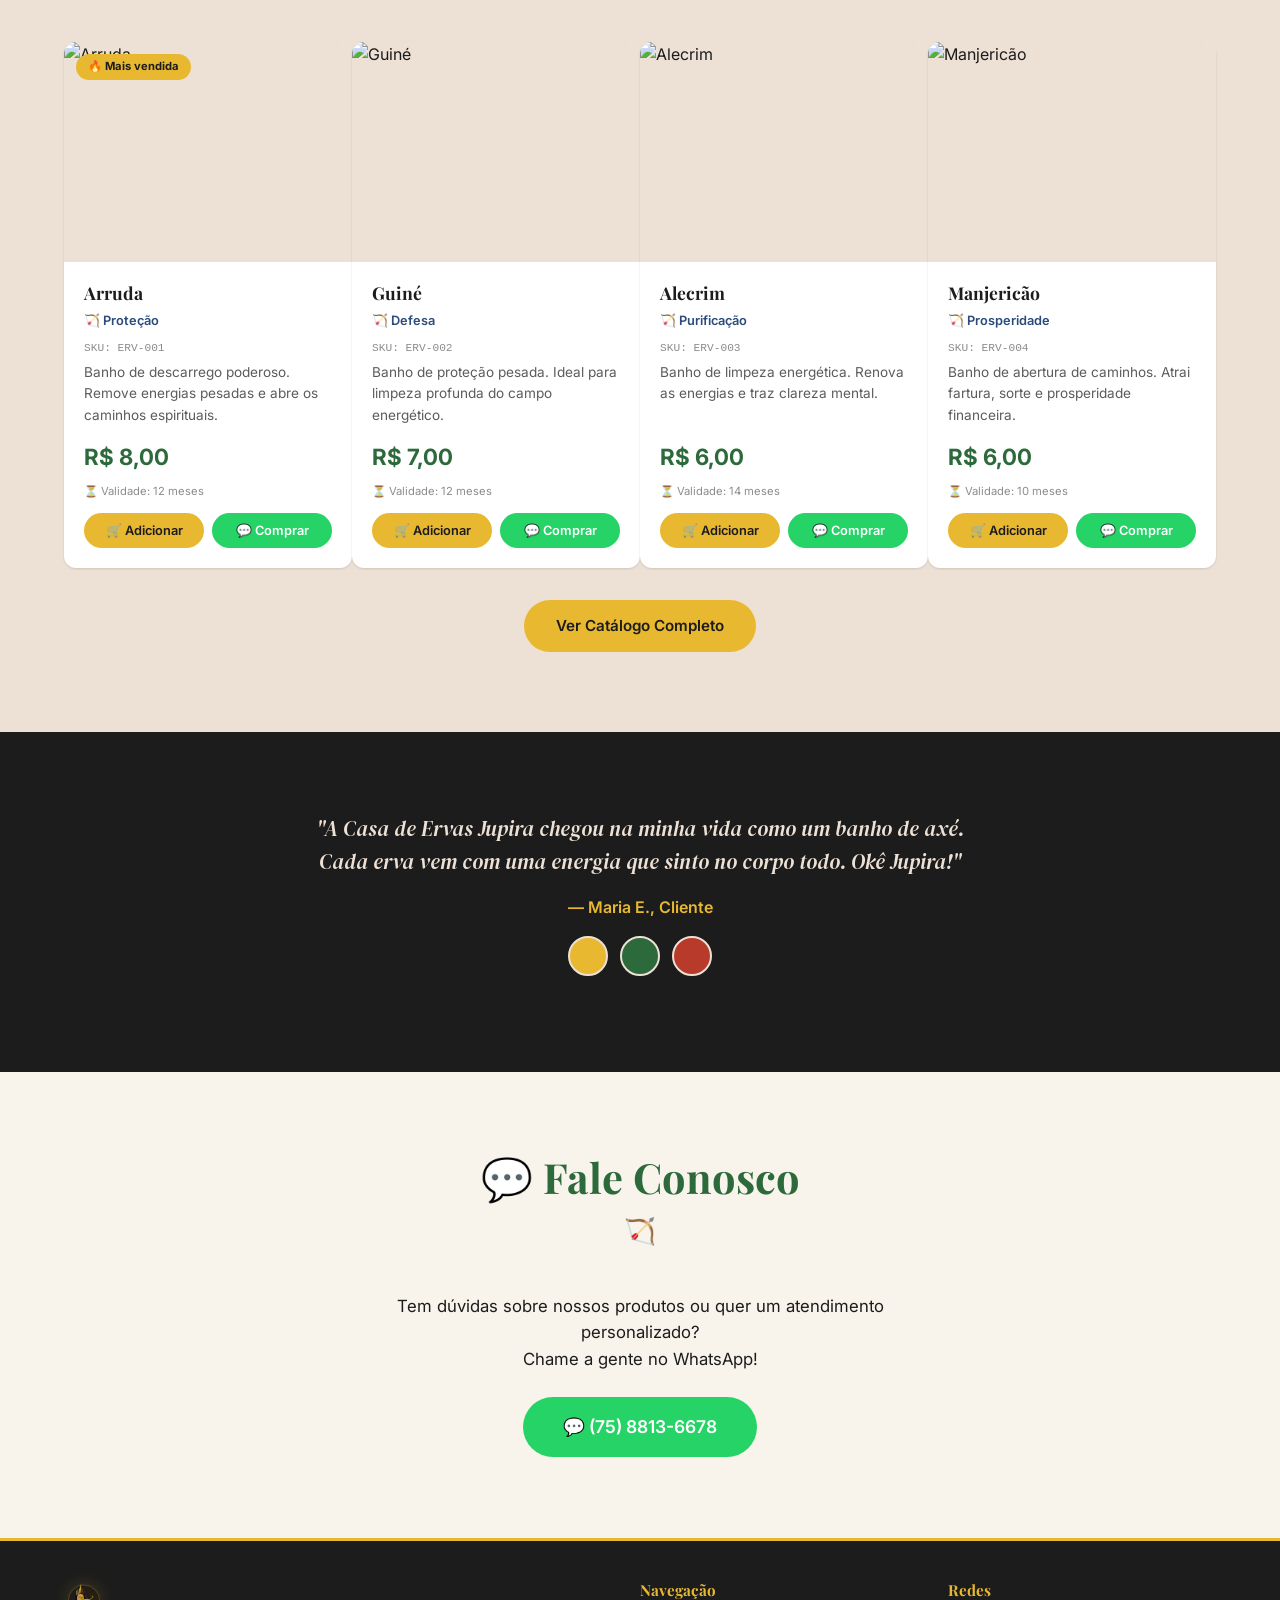
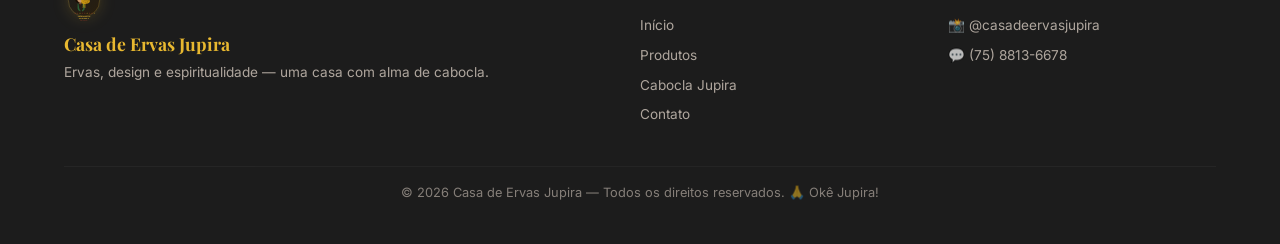
==== commit 44f0dab5: "feat: adicionar páginas de categorias e melhorar navegação - Criar páginas individuais: velas.html, " ====
--- a/index.html
+++ b/index.html
@@ -25,7 +25,16 @@
 
       <nav class="header-nav" id="headerNav">
         <a href="index.html" class="active">Início</a>
-        <a href="produtos.html">Produtos</a>
+        <div class="nav-dropdown">
+          <a href="produtos.html" id="produtosToggle">Produtos ▼</a>
+          <div class="dropdown-menu" id="produtosMenu">
+            <a href="ervas.html">🌱 Ervas</a>
+            <a href="defumadores.html">🕯️ Defumadores</a>
+            <a href="velas.html">🕯️ Velas</a>
+            <a href="kits.html">🎁 Kits</a>
+            <a href="produtos.html">Ver Catálogo</a>
+          </div>
+        </div>
         <a href="sobre.html">Cabocla Jupira</a>
         <a href="contato.html">Contato</a>
         <button class="cart-btn" onclick="showCart()">
@@ -43,16 +52,40 @@
   <section class="hero">
     <div class="container">
       <div class="hero-content">
-        <h1 class="animate">Casa de Ervas<br>Jupira</h1>
-        <p class="subtitle animate delay-1">"Princesa das matas, guerreira flecheira"</p>
-        <p class="animate delay-2">Ervas, defumações, velas e rituais inspirados na força da Cabocla Jupira — filha de Jurema, guardiã das matas. Cada produto é preparado com fé e ancestralidade.</p>
-        <div class="hero-buttons animate delay-3">
+        <h1 class="reveal">Casa de Ervas<br>Jupira</h1>
+        <p class="subtitle reveal" style="transition-delay:0.15s">"Princesa das matas, guerreira flecheira"</p>
+        <p class="reveal" style="transition-delay:0.3s">Ervas, defumações, velas e rituais inspirados na força da Cabocla Jupira — filha de Jurema, guardiã das matas. Cada produto é preparado com fé e ancestralidade.</p>
+        <div class="hero-buttons reveal" style="transition-delay:0.45s">
           <a href="produtos.html" class="btn btn-primary">🌿 Ver Produtos</a>
           <a href="sobre.html" class="btn btn-secondary">📖 Conhecer Jupira</a>
         </div>
       </div>
-      <div class="hero-visual">
+      <div class="hero-visual reveal">
         <img src="assets/images/cabocla-jupira.svg" alt="Cabocla Jupira — guerreira flecheira" width="400">
+      </div>
+    </div>
+  </section>
+
+  <!-- ===== STATS ===== -->
+  <section class="section section-beige">
+    <div class="container">
+      <div class="stats-grid" id="statsGrid">
+        <div class="stat-card reveal-scale">
+          <div class="numero" data-target="84">0</div>
+          <div class="label">🌿 Produtos</div>
+        </div>
+        <div class="stat-card reveal-scale" style="transition-delay:0.1s">
+          <div class="numero" data-target="8">0</div>
+          <div class="label">📁 Categorias</div>
+        </div>
+        <div class="stat-card reveal-scale" style="transition-delay:0.2s">
+          <div class="numero" data-target="100">0</div>
+          <div class="label">💚 Clientes Satisfeitos</div>
+        </div>
+        <div class="stat-card reveal-scale" style="transition-delay:0.3s">
+          <div class="numero" data-target="1">0</div>
+          <div class="label">🏹 Linha Jupira</div>
+        </div>
       </div>
     </div>
   </section>
@@ -60,24 +93,24 @@
   <!-- ===== FEATURES ===== -->
   <section class="section" id="ervas">
     <div class="container">
-      <h2 class="section-title">Nossas Energias</h2>
+      <h2 class="section-title reveal">Nossas Energias</h2>
       <div class="features-grid">
-        <div class="feature-card animate">
+        <div class="feature-card reveal-scale">
           <div class="icon">🛡️</div>
           <h3>Proteção</h3>
           <p>Arruda, Guiné e defumações poderosas para limpar e proteger sua energia e seu lar.</p>
         </div>
-        <div class="feature-card animate delay-1">
+        <div class="feature-card reveal-scale" style="transition-delay:0.1s">
           <div class="icon">💰</div>
           <h3>Prosperidade</h3>
           <p>Manjericão, Alecrim e velas especiais para abrir caminhos e atrair fartura.</p>
         </div>
-        <div class="feature-card animate delay-2">
+        <div class="feature-card reveal-scale" style="transition-delay:0.2s">
           <div class="icon">🕊️</div>
           <h3>Paz & Equilíbrio</h3>
           <p>Alfazema, Camomila e Rosa Branca para acalmar o coração e trazer serenidade.</p>
         </div>
-        <div class="feature-card animate delay-3">
+        <div class="feature-card reveal-scale" style="transition-delay:0.3s">
           <div class="icon">🏹</div>
           <h3>Linha Jupira</h3>
           <p>Produtos especiais preparados com ervas que honram a força da Cabocla Jupira.</p>
@@ -86,14 +119,66 @@
     </div>
   </section>
 
+  <!-- ===== CATEGORIAS ===== -->
+  <section class="section section-beige">
+    <div class="container">
+      <h2 class="section-title reveal">📁 Nossas Categorias</h2>
+      <p class="text-center reveal" style="color:var(--gray);max-width:600px;margin:0 auto 2rem">
+        De ervas secas a acessórios rituais — cada produto preparado com fé e inspirado na Cabocla Jupira.
+      </p>
+      <div class="categorias-grid">
+        <a href="produtos.html?cat=ervas" class="categoria-card reveal-scale">
+          <span class="categoria-icon">🌱</span>
+          <span class="categoria-nome">Ervas</span>
+          <span class="categoria-count">24 itens</span>
+        </a>
+        <a href="produtos.html?cat=defumacao" class="categoria-card reveal-scale" style="transition-delay:0.05s">
+          <span class="categoria-icon">🕯️</span>
+          <span class="categoria-nome">Defumação</span>
+          <span class="categoria-count">14 itens</span>
+        </a>
+        <a href="produtos.html?cat=velas" class="categoria-card reveal-scale" style="transition-delay:0.1s">
+          <span class="categoria-icon">🕯️</span>
+          <span class="categoria-nome">Velas</span>
+          <span class="categoria-count">12 itens</span>
+        </a>
+        <a href="produtos.html?cat=kits" class="categoria-card reveal-scale" style="transition-delay:0.15s">
+          <span class="categoria-icon">🎁</span>
+          <span class="categoria-nome">Kits</span>
+          <span class="categoria-count">12 itens</span>
+        </a>
+        <a href="produtos.html?cat=incensos" class="categoria-card reveal-scale" style="transition-delay:0.2s">
+          <span class="categoria-icon">🪔</span>
+          <span class="categoria-nome">Incensos</span>
+          <span class="categoria-count">8 itens</span>
+        </a>
+        <a href="produtos.html?cat=banhos" class="categoria-card reveal-scale" style="transition-delay:0.25s">
+          <span class="categoria-icon">🚿</span>
+          <span class="categoria-nome">Banhos Prontos</span>
+          <span class="categoria-count">8 itens</span>
+        </a>
+        <a href="produtos.html?cat=oferendas" class="categoria-card reveal-scale" style="transition-delay:0.3s">
+          <span class="categoria-icon">🍽️</span>
+          <span class="categoria-nome">Oferendas</span>
+          <span class="categoria-count">6 itens</span>
+        </a>
+        <a href="produtos.html?cat=acessorios" class="categoria-card reveal-scale" style="transition-delay:0.35s">
+          <span class="categoria-icon">🔮</span>
+          <span class="categoria-nome">Acessórios</span>
+          <span class="categoria-count">8 itens</span>
+        </a>
+      </div>
+    </div>
+  </section>
+
   <!-- ===== SOBRE JUPIRA (RESUMO) ===== -->
-  <section class="section section-beige">
+  <section class="section">
     <div class="container">
       <div class="sobre-grid">
-        <div class="sobre-visual animate">
+        <div class="sobre-visual reveal-left">
           <img src="assets/images/logo-jupira.svg" alt="Símbolo da Cabocla Jupira" width="320" style="margin:0 auto">
         </div>
-        <div class="sobre-texto animate delay-1">
+        <div class="sobre-texto reveal-right">
           <h2>🏹 Okê Jupira!</h2>
           <p>Cabocla Jupira é a <strong>princesa das matas</strong>, guerreira flecheira, filha primogênita da Cabocla Jurema com o Caboclo Sete Flechas. Veloz, inquieta e destemida — nunca fugiu de uma batalha.</p>
           <p>Hoje, trabalha na Umbanda realizando <strong>descarregos e limpeza de ambientes</strong>. Sua postura é firme, seus olhos quase não se abrem — mas sua força é imensa.</p>
@@ -113,13 +198,13 @@
   </section>
 
   <!-- ===== PRODUTOS EM DESTAQUE ===== -->
-  <section class="section" id="destaques">
-    <div class="container">
-      <h2 class="section-title">🌿 Produtos em Destaque</h2>
+  <section class="section section-beige" id="destaques">
+    <div class="container">
+      <h2 class="section-title reveal">🌿 Produtos em Destaque</h2>
       <div class="produtos-grid" id="produtosGrid">
         <!-- Rendered by JS -->
       </div>
-      <div class="text-center mt-2">
+      <div class="text-center mt-2 reveal">
         <a href="produtos.html" class="btn btn-primary">Ver Catálogo Completo</a>
       </div>
     </div>
@@ -127,7 +212,7 @@
 
   <!-- ===== DEPOIMENTO ===== -->
   <section class="section section-dark">
-    <div class="container" style="text-align:center;max-width:700px">
+    <div class="container reveal" style="text-align:center;max-width:700px">
       <p style="font-family:var(--font-quote);font-size:1.3rem;font-style:italic;margin-bottom:16px">
         "A Casa de Ervas Jupira chegou na minha vida como um banho de axé. Cada erva vem com uma energia que sinto no corpo todo. Okê Jupira!"
       </p>
@@ -142,7 +227,7 @@
 
   <!-- ===== WHATSAPP ===== -->
   <section class="section" id="whatsapp">
-    <div class="container" style="text-align:center;max-width:600px">
+    <div class="container reveal" style="text-align:center;max-width:600px">
       <h2 class="section-title">💬 Fale Conosco</h2>
       <p style="color:var(--gray);margin-bottom:24px;font-size:1.05rem">
         Tem dúvidas sobre nossos produtos ou quer um atendimento personalizado?<br>
@@ -213,15 +298,16 @@
   <script src="js/cart.js"></script>
   <script src="js/main.js"></script>
   <script>
-    // Show featured products on home (show first 4)
+    // Show featured products on home (first 4)
     document.addEventListener('DOMContentLoaded', () => {
       const grid = document.getElementById('produtosGrid');
       if (grid) {
         const destaques = CATALOGO.slice(0, 4);
         grid.innerHTML = destaques.map(prod => {
-          const badgeClass = prod.badge === 'Linha Jupira' ? 'badge-jupira' : '';
+          const badgeClass = prod.badge === 'Linha Jupira' ? 'badge-jupira' :
+                             prod.badge === '🌟 Especial' ? 'badge-especial' : '';
           return `
-            <div class="produto-card animate">
+            <div class="produto-card reveal-scale">
               <div class="img-wrap">
                 <img src="${prod.img}" alt="${prod.nome}" loading="lazy">
                 ${prod.badge ? `<span class="badge ${badgeClass}">${prod.badge}</span>` : ''}
@@ -229,8 +315,10 @@
               <div class="info">
                 <h3>${prod.nome}</h3>
                 <div class="energia">🏹 ${prod.energia}</div>
+                <div class="sku">SKU: ${prod.sku}</div>
                 <div class="desc">${prod.desc}</div>
                 <div class="preco">${formatPreco(prod.preco)}</div>
+                <div class="validade">⏳ Validade: ${prod.validade}</div>
                 <div class="actions">
                   <button class="btn btn-primary btn-sm" onclick="cartAdd('${prod.id}')">🛒 Adicionar</button>
                   <button class="btn btn-whatsapp btn-sm" onclick="buyWhatsApp('${prod.id}')">💬 Comprar</button>
--- a/css/style.css
+++ b/css/style.css
@@ -1,352 +1,822 @@
-/* ======================================================
-   CASA DE ERVAS JUPIRA — Style Sheet
-   Cores: Amarelo #E8B830 | Verde #2D6A3B | Vermelho #B83A2A | Anil #2A4B7C
-   ====================================================== */
-
-/* ----- RESET & BASE ----- */
-*, *::before, *::after { box-sizing: border-box; margin: 0; padding: 0; }
-
+/* ===========================================================
+   CASA DE ERVAS JUPIRA — Design System Refinado
+   Cores cabocla: Amarelo #E8B830 | Verde #2D6A3B | Vermelho #B83A2A | Anil #2A4B7C
+   Inspiração: Cabocla Jupira jovem + Onça-pintada + Floresta
+   =========================================================== */
+
+/* ----- 1. PRIMITIVES / TOKENS ----- */
 :root {
+  /* Core palette */
   --yellow: #E8B830;
   --yellow-light: #F5D86E;
   --yellow-dark: #C99A1F;
   --green: #2D6A3B;
   --green-light: #3D8A4E;
+  --green-bright: #4CAF50;
   --green-dark: #1E4A28;
   --red: #B83A2A;
   --red-light: #D94A3A;
+  --red-bright: #E53935;
   --red-dark: #8C2A1E;
   --anil: #2A4B7C;
   --anil-light: #3A6B9C;
+  --anil-bright: #1E88E5;
+
+  /* Neutrals */
   --dark: #1C1C1C;
-  --gray: #5C5C5C;
+  --dark-2: #2A1F0E;
+  --gray-800: #2D2D2D;
+  --gray-600: #5C5C5C;
+  --gray-400: #8C8C8C;
+  --gray-200: #C8C8C8;
   --offwhite: #F8F4EC;
   --sand: #EDE0D4;
   --white: #FFFFFF;
 
+  /* Indigenous accent colors */
+  --urucum: #CC2936;
+  --jenipapo: #1A1A2E;
+  --tabatinga: #F5F0E8;
+  --jaguar-gold: #D4A017;
+  --aroeira-pink: #D44D5C;
+  --arruda-green: #5A7D6B;
+
+  /* Typography */
   --font-display: 'Playfair Display', Georgia, serif;
   --font-body: 'Inter', -apple-system, BlinkMacSystemFont, 'Segoe UI', sans-serif;
   --font-quote: 'DM Serif Display', Georgia, serif;
 
-  --shadow-sm: 0 1px 3px rgba(0,0,0,0.1);
-  --shadow-md: 0 4px 12px rgba(0,0,0,0.1);
-  --shadow-lg: 0 8px 30px rgba(0,0,0,0.12);
-  --radius: 12px;
-  --radius-sm: 8px;
+  /* Spacing scale (4px base) */
+  --space-1: 4px;
+  --space-2: 8px;
+  --space-3: 12px;
+  --space-4: 16px;
+  --space-5: 20px;
+  --space-6: 24px;
+  --space-8: 32px;
+  --space-10: 40px;
+  --space-12: 48px;
+  --space-16: 64px;
+  --space-20: 80px;
+
+  /* Border radius */
+  --radius-sm: 6px;
+  --radius-md: 12px;
+  --radius-lg: 20px;
+  --radius-full: 50px;
+
+  /* Shadows */
+  --shadow-sm: 0 1px 3px rgba(0,0,0,0.08), 0 1px 2px rgba(0,0,0,0.06);
+  --shadow-md: 0 4px 12px rgba(0,0,0,0.1), 0 2px 4px rgba(0,0,0,0.06);
+  --shadow-lg: 0 8px 30px rgba(0,0,0,0.12), 0 4px 8px rgba(0,0,0,0.08);
+  --shadow-xl: 0 20px 60px rgba(0,0,0,0.15);
+  --shadow-glow: 0 0 30px rgba(232,184,48,0.15);
+
+  /* Transitions */
+  --ease-out: cubic-bezier(0.16, 1, 0.3, 1);
+  --ease-in-out: cubic-bezier(0.65, 0, 0.35, 1);
+  --duration-fast: 200ms;
+  --duration-normal: 400ms;
+  --duration-slow: 600ms;
+
+  /* Layout */
   --max-width: 1200px;
   --header-h: 80px;
 }
 
-html { scroll-behavior: smooth; }
+/* ----- 2. RESET ----- */
+*, *::before, *::after { box-sizing: border-box; margin: 0; padding: 0; }
+
+html {
+  scroll-behavior: smooth;
+  -webkit-font-smoothing: antialiased;
+  -moz-osx-font-smoothing: grayscale;
+}
 
 body {
   font-family: var(--font-body);
   color: var(--dark);
   background: var(--offwhite);
   line-height: 1.6;
-  -webkit-font-smoothing: antialiased;
+  overflow-x: hidden;
 }
 
 img { max-width: 100%; height: auto; display: block; }
 a { color: inherit; text-decoration: none; }
 ul { list-style: none; }
-.container { max-width: var(--max-width); margin: 0 auto; padding: 0 24px; }
-
-/* ----- TYPOGRAPHY ----- */
-h1, h2, h3, h4 { font-family: var(--font-display); line-height: 1.2; }
-h1 { font-size: clamp(2rem, 5vw, 3.5rem); font-weight: 900; color: var(--yellow); }
-h2 { font-size: clamp(1.5rem, 4vw, 2.5rem); font-weight: 700; color: var(--green); }
-h3 { font-size: clamp(1.2rem, 3vw, 1.8rem); font-weight: 700; }
-.section-title { text-align: center; margin-bottom: 3rem; }
+button { cursor: pointer; font-family: var(--font-body); }
+.container { max-width: var(--max-width); margin: 0 auto; padding: 0 var(--space-6); }
+
+/* ----- 3. TYPOGRAPHY ----- */
+h1, h2, h3, h4, h5 { font-family: var(--font-display); line-height: 1.2; font-weight: 700; }
+h1 { font-size: clamp(2.2rem, 5vw, 3.8rem); font-weight: 900; color: var(--yellow); letter-spacing: -0.02em; }
+h2 { font-size: clamp(1.6rem, 4vw, 2.6rem); color: var(--green); }
+h3 { font-size: clamp(1.2rem, 3vw, 1.8rem); }
+h4 { font-size: 1.1rem; }
+
+.section-title {
+  text-align: center;
+  margin-bottom: var(--space-12);
+  position: relative;
+}
 .section-title::after {
   content: '🏹';
   display: block;
-  font-size: 1.5rem;
-  margin-top: 0.5rem;
-}
-
-/* ----- HEADER ----- */
+  font-size: 1.6rem;
+  margin-top: var(--space-3);
+  animation: float 3s ease-in-out infinite;
+}
+
+/* ----- 4. HEADER ----- */
 .header {
   position: fixed; top: 0; left: 0; right: 0; z-index: 1000;
   height: var(--header-h);
-  background: rgba(28,28,28,0.95);
-  backdrop-filter: blur(10px);
+  background: rgba(28,28,28,0.92);
+  backdrop-filter: blur(16px) saturate(180%);
+  -webkit-backdrop-filter: blur(16px) saturate(180%);
   border-bottom: 2px solid var(--yellow);
-  transition: background 0.3s;
-}
-.header .container { display: flex; align-items: center; justify-content: space-between; height: 100%; }
-.header-logo { display: flex; align-items: center; gap: 12px; }
-.header-logo svg { width: 44px; height: 44px; }
-.header-logo span { font-family: var(--font-display); font-size: 1.2rem; color: var(--yellow); font-weight: 700; }
-.header-logo small { display: block; font-size: 0.65rem; color: var(--sand); font-family: var(--font-body); font-weight: 400; letter-spacing: 0.5px; }
-
-.header-nav { display: flex; align-items: center; gap: 32px; }
+  transition: background var(--duration-normal) var(--ease-out);
+}
+
+.header .container {
+  display: flex;
+  align-items: center;
+  justify-content: space-between;
+  height: 100%;
+}
+
+.header-logo {
+  display: flex;
+  align-items: center;
+  gap: var(--space-3);
+  z-index: 1001;
+}
+.header-logo img { width: 44px; height: 44px; border-radius: 50%; }
+.header-logo span {
+  font-family: var(--font-display);
+  font-size: 1.2rem;
+  color: var(--yellow);
+  font-weight: 700;
+}
+.header-logo small {
+  display: block;
+  font-size: 0.65rem;
+  color: var(--sand);
+  font-family: var(--font-body);
+  font-weight: 400;
+  letter-spacing: 0.5px;
+  opacity: 0.8;
+}
+
+.header-nav {
+  display: flex;
+  align-items: center;
+  gap: var(--space-8);
+}
+
 .header-nav a {
-  color: var(--sand); font-size: 0.9rem; font-weight: 500;
-  transition: color 0.2s; position: relative;
-}
-.header-nav a:hover, .header-nav a.active { color: var(--yellow); }
+  color: var(--sand);
+  font-size: 0.9rem;
+  font-weight: 500;
+  transition: color var(--duration-fast) ease;
+  position: relative;
+  padding: var(--space-1) 0;
+}
+.header-nav a:hover,
+.header-nav a.active { color: var(--yellow); }
+
 .header-nav a::after {
-  content: ''; position: absolute; bottom: -4px; left: 0; right: 0;
-  height: 2px; background: var(--yellow); transform: scaleX(0); transition: transform 0.2s;
-}
-.header-nav a:hover::after, .header-nav a.active::after { transform: scaleX(1); }
+  content: '';
+  position: absolute;
+  bottom: -2px; left: 0; right: 0;
+  height: 2px;
+  background: var(--yellow);
+  transform: scaleX(0);
+  transition: transform var(--duration-normal) var(--ease-out);
+}
+.header-nav a:hover::after,
+.header-nav a.active::after { transform: scaleX(1); }
 
 .cart-btn {
-  display: flex; align-items: center; gap: 6px;
-  background: var(--yellow); color: var(--dark); padding: 8px 16px;
-  border-radius: 50px; font-size: 0.85rem; font-weight: 600;
-  transition: all 0.2s; border: none; cursor: pointer;
-}
-.cart-btn:hover { background: var(--yellow-light); transform: translateY(-1px); }
+  display: flex; align-items: center; gap: var(--space-2);
+  background: var(--yellow); color: var(--dark); padding: var(--space-2) var(--space-4);
+  border-radius: var(--radius-full); font-size: 0.85rem; font-weight: 600;
+  transition: all var(--duration-fast) var(--ease-out); border: none;
+}
+.cart-btn:hover { background: var(--yellow-light); transform: translateY(-1px); box-shadow: var(--shadow-md); }
 .cart-count {
-  background: var(--red); color: white; font-size: 0.7rem;
+  background: var(--red); color: white; font-size: 0.65rem;
   min-width: 18px; height: 18px; border-radius: 50%;
   display: flex; align-items: center; justify-content: center; font-weight: 700;
 }
 
-.mobile-toggle { display: none; flex-direction: column; gap: 5px; cursor: pointer; background: none; border: none; padding: 4px; }
-.mobile-toggle span { width: 24px; height: 2px; background: var(--sand); transition: 0.2s; border-radius: 2px; }
-
-/* ----- HERO ----- */
+.mobile-toggle {
+  display: none; flex-direction: column; gap: 5px; cursor: pointer;
+  background: none; border: none; padding: var(--space-1); z-index: 1001;
+}
+.mobile-toggle span {
+  width: 24px; height: 2px; background: var(--sand);
+  transition: all var(--duration-fast) var(--ease-out); border-radius: 2px;
+}
+.mobile-toggle.open span:nth-child(1) { transform: rotate(45deg) translate(5px, 5px); }
+.mobile-toggle.open span:nth-child(2) { opacity: 0; }
+.mobile-toggle.open span:nth-child(3) { transform: rotate(-45deg) translate(5px, -5px); }
+
+/* ----- 5. BUTTONS ----- */
+.btn {
+  display: inline-flex; align-items: center; gap: var(--space-2);
+  padding: 14px 32px; border-radius: var(--radius-full);
+  font-weight: 600; font-size: 0.95rem;
+  transition: all var(--duration-fast) var(--ease-out);
+  cursor: pointer; border: none; font-family: var(--font-body);
+  position: relative; overflow: hidden;
+}
+
+.btn::after {
+  content: '';
+  position: absolute; inset: 0;
+  background: linear-gradient(135deg, rgba(255,255,255,0.1), transparent);
+  opacity: 0;
+  transition: opacity var(--duration-fast) ease;
+}
+.btn:hover::after { opacity: 1; }
+
+.btn-primary { background: var(--yellow); color: var(--dark); }
+.btn-primary:hover { background: var(--yellow-light); transform: translateY(-2px); box-shadow: var(--shadow-md); }
+
+.btn-secondary { background: transparent; color: var(--yellow); border: 2px solid var(--yellow); }
+.btn-secondary:hover { background: var(--yellow); color: var(--dark); transform: translateY(-2px); }
+
+.btn-whatsapp { background: #25D366; color: white; }
+.btn-whatsapp:hover { background: #20BD5A; transform: translateY(-2px); box-shadow: var(--shadow-md); }
+
+.btn-sm { padding: 10px 20px; font-size: 0.85rem; }
+.btn-lg { padding: 16px 40px; font-size: 1.1rem; }
+
+/* ----- 6. HERO ----- */
 .hero {
   min-height: 100vh; display: flex; align-items: center;
-  background: linear-gradient(135deg, var(--dark) 0%, #2A1F0E 40%, var(--green-dark) 100%);
+  background: linear-gradient(135deg, var(--dark) 0%, var(--dark-2) 40%, var(--green-dark) 100%);
   position: relative; overflow: hidden; padding-top: var(--header-h);
 }
+
 .hero::before {
   content: ''; position: absolute; inset: 0;
-  background: url('https://images.unsplash.com/photo-1518531933037-91b2f5f229cc?auto=format&fit=crop&w=1920&q=80') center/cover;
-  opacity: 0.15; z-index: 0;
-}
+  background:
+    radial-gradient(ellipse at 20% 50%, rgba(232,184,48,0.08) 0%, transparent 50%),
+    radial-gradient(ellipse at 80% 50%, rgba(45,106,59,0.1) 0%, transparent 50%);
+  z-index: 0;
+}
+
 .hero::after {
   content: ''; position: absolute; bottom: 0; left: 0; right: 0; height: 200px;
   background: linear-gradient(transparent, var(--offwhite)); z-index: 1;
-}
-.hero .container { position: relative; z-index: 2; display: grid; grid-template-columns: 1fr 1fr; gap: 60px; align-items: center; }
-.hero-content h1 { margin-bottom: 0.5rem; }
+  pointer-events: none;
+}
+
+.hero .container {
+  position: relative; z-index: 2;
+  display: grid; grid-template-columns: 1fr 1fr; gap: 60px; align-items: center;
+}
+
+.hero-content h1 { margin-bottom: var(--space-2); }
 .hero-content .subtitle {
-  font-family: var(--font-quote); font-size: 1.3rem; color: var(--sand); font-style: italic;
-  margin-bottom: 1.5rem;
-}
-.hero-content p { color: rgba(255,255,255,0.7); font-size: 1.05rem; max-width: 500px; margin-bottom: 2rem; }
-
-.hero-buttons { display: flex; gap: 16px; flex-wrap: wrap; }
-.btn {
-  display: inline-flex; align-items: center; gap: 8px; padding: 14px 32px;
-  border-radius: 50px; font-weight: 600; font-size: 0.95rem;
-  transition: all 0.2s; cursor: pointer; border: none; font-family: var(--font-body);
-}
-.btn-primary { background: var(--yellow); color: var(--dark); }
-.btn-primary:hover { background: var(--yellow-light); transform: translateY(-2px); box-shadow: var(--shadow-md); }
-.btn-secondary { background: transparent; color: var(--yellow); border: 2px solid var(--yellow); }
-.btn-secondary:hover { background: var(--yellow); color: var(--dark); transform: translateY(-2px); }
-.btn-whatsapp { background: #25D366; color: white; }
-.btn-whatsapp:hover { background: #20BD5A; transform: translateY(-2px); box-shadow: var(--shadow-md); }
-.btn-sm { padding: 10px 20px; font-size: 0.85rem; }
+  font-family: var(--font-quote); font-size: 1.3rem; color: var(--sand);
+  font-style: italic; margin-bottom: var(--space-6);
+}
+.hero-content p { color: rgba(255,255,255,0.7); font-size: 1.05rem; max-width: 500px; margin-bottom: var(--space-8); line-height: 1.7; }
+
+.hero-buttons { display: flex; gap: var(--space-4); flex-wrap: wrap; }
 
 .hero-visual { display: flex; justify-content: center; align-items: center; }
-.hero-visual svg { max-width: 400px; width: 100%; filter: drop-shadow(0 10px 40px rgba(232,184,48,0.2)); }
-
-/* ----- SECTIONS ----- */
-.section { padding: 80px 0; }
+.hero-visual svg { max-width: 420px; width: 100%; filter: drop-shadow(0 10px 60px rgba(232,184,48,0.15)); }
+
+/* Hero decorative corner elements */
+.hero-corner {
+  position: absolute; z-index: 1; pointer-events: none; opacity: 0.15;
+}
+.hero-corner--tl { top: 100px; left: -40px; transform: rotate(-30deg); width: 120px; }
+.hero-corner--br { bottom: 80px; right: -30px; transform: rotate(150deg); width: 100px; }
+
+/* ----- 7. SECTIONS ----- */
+.section { padding: var(--space-20) 0; }
 .section-beige { background: var(--sand); }
 .section-dark { background: var(--dark); color: var(--sand); }
 .section-dark h2 { color: var(--yellow); }
-
-/* ----- FEATURES ----- */
-.features-grid { display: grid; grid-template-columns: repeat(auto-fit, minmax(220px, 1fr)); gap: 24px; }
+.section-dark .section-title::after { opacity: 0.7; }
+
+/* ----- 8. FEATURES GRID ----- */
+.features-grid {
+  display: grid;
+  grid-template-columns: repeat(auto-fit, minmax(240px, 1fr));
+  gap: var(--space-6);
+}
 .feature-card {
-  background: var(--white); padding: 32px 24px; border-radius: var(--radius);
-  text-align: center; box-shadow: var(--shadow-sm); transition: all 0.3s;
+  background: var(--white); padding: var(--space-8) var(--space-6);
+  border-radius: var(--radius-md); text-align: center;
+  box-shadow: var(--shadow-sm); transition: all var(--duration-normal) var(--ease-out);
   border-top: 3px solid var(--yellow);
-}
-.feature-card:hover { transform: translateY(-4px); box-shadow: var(--shadow-md); }
-.feature-card .icon { font-size: 2.5rem; margin-bottom: 16px; }
-.feature-card h3 { font-size: 1.1rem; margin-bottom: 8px; color: var(--green); }
-.feature-card p { font-size: 0.9rem; color: var(--gray); }
-
-/* ----- PRODUCT CARDS ----- */
+  position: relative; overflow: hidden;
+}
+.feature-card::before {
+  content: '';
+  position: absolute; top: 0; left: 0; right: 0;
+  height: 3px;
+  background: linear-gradient(90deg, var(--yellow), var(--red), var(--green));
+  opacity: 0;
+  transition: opacity var(--duration-normal) ease;
+}
+.feature-card:hover::before { opacity: 1; }
+.feature-card:hover { transform: translateY(-6px); box-shadow: var(--shadow-lg); }
+.feature-card .icon { font-size: 2.8rem; margin-bottom: var(--space-4); display: block; }
+.feature-card h3 { font-size: 1.15rem; margin-bottom: var(--space-2); color: var(--green); }
+.feature-card p { font-size: 0.9rem; color: var(--gray-600); line-height: 1.7; }
+
+/* ----- 9. PRODUCT CARDS ----- */
 .produtos-grid {
-  display: grid; grid-template-columns: repeat(auto-fill, minmax(260px, 1fr)); gap: 28px;
-}
+  display: grid;
+  grid-template-columns: repeat(auto-fill, minmax(280px, 1fr));
+  gap: var(--space-7);
+}
+
 .produto-card {
-  background: var(--white); border-radius: var(--radius); overflow: hidden;
-  box-shadow: var(--shadow-sm); transition: all 0.3s;
+  background: var(--white); border-radius: var(--radius-md); overflow: hidden;
+  box-shadow: var(--shadow-sm); transition: all var(--duration-normal) var(--ease-out);
   display: flex; flex-direction: column;
-}
-.produto-card:hover { transform: translateY(-4px); box-shadow: var(--shadow-md); }
+  will-change: transform;
+}
+.produto-card:hover { transform: translateY(-6px); box-shadow: var(--shadow-xl); }
+
 .produto-card .img-wrap {
-  height: 200px; background: var(--sand); position: relative; overflow: hidden;
-}
-.produto-card .img-wrap img { width: 100%; height: 100%; object-fit: cover; transition: transform 0.4s; }
-.produto-card:hover .img-wrap img { transform: scale(1.05); }
+  height: 220px; background: var(--sand); position: relative; overflow: hidden;
+}
+.produto-card .img-wrap img {
+  width: 100%; height: 100%; object-fit: cover;
+  transition: transform var(--duration-slow) var(--ease-out);
+}
+.produto-card:hover .img-wrap img { transform: scale(1.08); }
+
+.produto-card .img-wrap .img-placeholder {
+  width: 100%; height: 100%;
+  display: flex; align-items: center; justify-content: center;
+  font-size: 3rem;
+  background: linear-gradient(135deg, var(--sand), var(--offwhite));
+}
+
 .produto-card .badge {
-  position: absolute; top: 12px; left: 12px;
+  position: absolute; top: var(--space-3); left: var(--space-3);
   background: var(--yellow); color: var(--dark); padding: 4px 12px;
-  border-radius: 50px; font-size: 0.75rem; font-weight: 700;
+  border-radius: var(--radius-full); font-size: 0.7rem; font-weight: 700;
+  z-index: 2;
 }
 .produto-card .badge-jupira { background: var(--red); color: white; }
-.produto-card .info { padding: 20px; flex: 1; display: flex; flex-direction: column; }
-.produto-card .info h3 { font-size: 1.1rem; margin-bottom: 6px; }
+.produto-card .badge-especial { background: var(--green); color: white; }
+
+.produto-card .info {
+  padding: var(--space-5); flex: 1;
+  display: flex; flex-direction: column;
+}
+.produto-card .info h3 { font-size: 1.1rem; margin-bottom: var(--space-2); }
 .produto-card .info .energia {
-  font-size: 0.85rem; color: var(--anil); font-weight: 500; margin-bottom: 8px;
-}
-.produto-card .info .desc { font-size: 0.85rem; color: var(--gray); margin-bottom: 12px; flex: 1; }
-.produto-card .info .preco { font-size: 1.3rem; font-weight: 700; color: var(--green); margin-bottom: 12px; }
-.produto-card .info .actions { display: flex; gap: 8px; }
-.produto-card .info .actions .btn { flex: 1; justify-content: center; font-size: 0.8rem; padding: 10px 16px; }
-
-/* ----- SOBRE (JUPIRA) ----- */
-.sobre-grid { display: grid; grid-template-columns: 1fr 1fr; gap: 48px; align-items: start; }
-.sobre-visual svg { width: 100%; max-width: 380px; margin: 0 auto; display: block; }
-.sobre-texto h2 { margin-bottom: 1.5rem; }
-.sobre-texto p { margin-bottom: 1rem; color: var(--gray); line-height: 1.8; }
+  font-size: 0.8rem; color: var(--anil); font-weight: 600;
+  margin-bottom: var(--space-2);
+  display: flex; align-items: center; gap: var(--space-1);
+}
+.produto-card .info .sku {
+  font-size: 0.7rem; color: var(--gray-400); font-family: monospace;
+  margin-bottom: var(--space-1);
+}
+.produto-card .info .desc {
+  font-size: 0.85rem; color: var(--gray-600); margin-bottom: var(--space-3);
+  flex: 1; line-height: 1.6;
+}
+.produto-card .info .preco {
+  font-size: 1.4rem; font-weight: 700; color: var(--green);
+  margin-bottom: var(--space-2);
+}
+.produto-card .info .validade {
+  font-size: 0.7rem; color: var(--gray-400); margin-bottom: var(--space-3);
+}
+.produto-card .info .actions { display: flex; gap: var(--space-2); }
+.produto-card .info .actions .btn {
+  flex: 1; justify-content: center; font-size: 0.8rem; padding: 10px 16px;
+}
+
+/* ----- 10. SOBRE (JUPIRA) SECTION ----- */
+.sobre-grid { display: grid; grid-template-columns: 1fr 1fr; gap: var(--space-12); align-items: start; }
+.sobre-visual svg { width: 100%; max-width: 400px; margin: 0 auto; display: block; }
+.sobre-texto h2 { margin-bottom: var(--space-6); }
+.sobre-texto p { margin-bottom: var(--space-4); color: var(--gray-600); line-height: 1.8; }
 .sobre-texto .quote {
   font-family: var(--font-quote); font-style: italic; font-size: 1.15rem;
-  color: var(--red); padding: 20px 24px; border-left: 4px solid var(--yellow);
-  background: rgba(232,184,48,0.08); border-radius: 0 var(--radius-sm) var(--radius-sm) 0; margin: 1.5rem 0;
-}
-.cores-jupira { display: flex; gap: 12px; margin: 1rem 0; }
-.cores-jupira span { width: 40px; height: 40px; border-radius: 50%; border: 2px solid var(--sand); }
-
-/* ----- CATEGORY FILTER ----- */
-.filtros { display: flex; gap: 12px; flex-wrap: wrap; justify-content: center; margin-bottom: 2rem; }
+  color: var(--red); padding: var(--space-5) var(--space-6);
+  border-left: 4px solid var(--yellow);
+  background: rgba(232,184,48,0.06);
+  border-radius: 0 var(--radius-sm) var(--radius-sm) 0;
+  margin: var(--space-6) 0;
+}
+.cores-jupira { display: flex; gap: var(--space-3); margin: var(--space-4) 0; }
+.cores-jupira span {
+  width: 40px; height: 40px; border-radius: 50%;
+  border: 2px solid var(--sand); transition: transform var(--duration-fast) ease;
+}
+.cores-jupira span:hover { transform: scale(1.15); }
+
+/* ----- 11. CATEGORY FILTER ----- */
+.filtros { display: flex; gap: var(--space-3); flex-wrap: wrap; justify-content: center; margin-bottom: var(--space-8); }
 .filtro-btn {
-  padding: 8px 20px; border-radius: 50px; border: 2px solid var(--green);
+  padding: 10px 24px; border-radius: var(--radius-full);
+  border: 2px solid var(--green);
   background: transparent; color: var(--green); font-weight: 600; font-size: 0.85rem;
-  cursor: pointer; transition: all 0.2s; font-family: var(--font-body);
-}
-.filtro-btn:hover, .filtro-btn.active { background: var(--green); color: white; }
-
-/* ----- CART SIDEBAR ----- */
+  cursor: pointer; transition: all var(--duration-fast) var(--ease-out);
+}
+.filtro-btn:hover { background: var(--green); color: white; transform: translateY(-1px); }
+.filtro-btn.active { background: var(--green); color: white; box-shadow: var(--shadow-md); }
+
+/* ----- 12. CART ----- */
 .cart-overlay {
   position: fixed; inset: 0; background: rgba(0,0,0,0.5); z-index: 2000;
-  opacity: 0; pointer-events: none; transition: opacity 0.3s;
+  opacity: 0; pointer-events: none; transition: opacity var(--duration-normal) ease;
 }
 .cart-overlay.open { opacity: 1; pointer-events: all; }
 
 .cart-sidebar {
-  position: fixed; top: 0; right: 0; bottom: 0; width: 400px; max-width: 90vw;
-  background: var(--white); z-index: 2001; padding: 24px;
-  transform: translateX(100%); transition: transform 0.3s ease;
+  position: fixed; top: 0; right: 0; bottom: 0;
+  width: 420px; max-width: 90vw;
+  background: var(--white); z-index: 2001; padding: var(--space-6);
+  transform: translateX(100%);
+  transition: transform var(--duration-normal) var(--ease-out);
   display: flex; flex-direction: column;
+  box-shadow: var(--shadow-xl);
 }
 .cart-sidebar.open { transform: translateX(0); }
-.cart-header { display: flex; justify-content: space-between; align-items: center; margin-bottom: 24px; }
-.cart-header h3 { font-family: var(--font-display); color: var(--green); }
-.cart-close { background: none; border: none; font-size: 1.5rem; cursor: pointer; color: var(--gray); }
-.cart-items { flex: 1; overflow-y: auto; display: flex; flex-direction: column; gap: 12px; }
+
+.cart-header { display: flex; justify-content: space-between; align-items: center; margin-bottom: var(--space-6); }
+.cart-header h3 { font-family: var(--font-display); color: var(--green); font-size: 1.2rem; }
+.cart-close { background: none; border: none; font-size: 1.5rem; cursor: pointer; color: var(--gray-400); transition: color var(--duration-fast) ease; }
+.cart-close:hover { color: var(--dark); }
+
+.cart-items { flex: 1; overflow-y: auto; display: flex; flex-direction: column; gap: var(--space-3); }
 .cart-item {
-  display: flex; gap: 12px; padding: 12px; background: var(--offwhite);
-  border-radius: var(--radius-sm); align-items: center;
-}
-.cart-item img { width: 60px; height: 60px; border-radius: 8px; object-fit: cover; }
+  display: flex; gap: var(--space-3); padding: var(--space-3);
+  background: var(--offwhite); border-radius: var(--radius-sm); align-items: center;
+}
+.cart-item img { width: 56px; height: 56px; border-radius: var(--radius-sm); object-fit: cover; }
 .cart-item-info { flex: 1; }
-.cart-item-info h4 { font-size: 0.9rem; }
+.cart-item-info h4 { font-size: 0.9rem; margin-bottom: 2px; }
 .cart-item-info .preco { font-size: 0.85rem; color: var(--green); font-weight: 600; }
-.cart-item-qty { display: flex; align-items: center; gap: 8px; }
+.cart-item-qty { display: flex; align-items: center; gap: var(--space-2); }
 .cart-item-qty button {
   width: 28px; height: 28px; border-radius: 50%; border: 1px solid var(--sand);
   background: white; cursor: pointer; font-weight: 700; font-size: 0.9rem;
   display: flex; align-items: center; justify-content: center;
-}
+  transition: all var(--duration-fast) ease;
+}
+.cart-item-qty button:hover { border-color: var(--green); background: var(--offwhite); }
 .cart-item-qty span { font-weight: 600; min-width: 20px; text-align: center; }
-.cart-item .remove { color: var(--red); cursor: pointer; font-size: 1.1rem; background: none; border: none; }
-
-.cart-footer { border-top: 1px solid var(--sand); padding-top: 16px; margin-top: 16px; }
-.cart-total { display: flex; justify-content: space-between; font-weight: 700; font-size: 1.1rem; margin-bottom: 12px; }
+.cart-item .remove { color: var(--gray-400); cursor: pointer; font-size: 1.1rem; background: none; border: none; transition: color var(--duration-fast) ease; padding: 4px; }
+.cart-item .remove:hover { color: var(--red); }
+
+.cart-footer { border-top: 1px solid var(--sand); padding-top: var(--space-4); margin-top: var(--space-4); }
+.cart-total { display: flex; justify-content: space-between; font-weight: 700; font-size: 1.1rem; margin-bottom: var(--space-3); }
 .cart-footer .btn-whatsapp { width: 100%; justify-content: center; padding: 14px; font-size: 1rem; }
-.cart-empty { text-align: center; padding: 40px 0; color: var(--gray); }
-.cart-empty .icon { font-size: 3rem; margin-bottom: 12px; }
-
-/* ----- FOOTER ----- */
+.cart-empty { text-align: center; padding: var(--space-10) 0; color: var(--gray-600); }
+.cart-empty .icon { font-size: 3rem; margin-bottom: var(--space-3); }
+
+/* ----- 12.5 CART META (SKU / Validade) ----- */
+.cart-meta { display: flex; gap: var(--space-2); margin-top: 4px; flex-wrap: wrap; }
+.cart-sku { font-size: 0.6rem; color: var(--gray-400); font-family: monospace; }
+.cart-validade { font-size: 0.6rem; color: var(--gray-400); }
+
+/* ----- 12.6 CATEGORIAS GRID (Home) ----- */
+.categorias-grid {
+  display: grid;
+  grid-template-columns: repeat(auto-fit, minmax(130px, 1fr));
+  gap: var(--space-4);
+}
+.categoria-card {
+  display: flex; flex-direction: column; align-items: center; gap: var(--space-2);
+  background: var(--white); padding: var(--space-5) var(--space-3);
+  border-radius: var(--radius-md); text-align: center;
+  border: 1px solid var(--sand); box-shadow: var(--shadow-sm);
+  transition: all var(--duration-normal) var(--ease-out);
+}
+.categoria-card:hover { transform: translateY(-4px); box-shadow: var(--shadow-lg); border-color: var(--green); }
+.categoria-icon { font-size: 2rem; }
+.categoria-nome { font-size: 0.85rem; font-weight: 600; color: var(--green); }
+.categoria-count { font-size: 0.7rem; color: var(--gray-400); }
+
+/* ----- 12.7 MESSAGE QUICK BUTTONS ----- */
+.msg-quick-btn {
+  display: block; padding: var(--space-4); background: var(--white);
+  border-radius: var(--radius-sm); border: 1px solid var(--sand);
+  text-align: center; font-size: 0.9rem; font-weight: 500; color: var(--green);
+  text-decoration: none; cursor: pointer;
+  transition: all var(--duration-fast) var(--ease-out);
+}
+.msg-quick-btn:hover { border-color: var(--green); background: var(--offwhite); transform: translateY(-2px); box-shadow: var(--shadow-sm); }
+
+/* ----- 13. FOOTER ----- */
 .footer {
-  background: var(--dark); color: var(--sand); padding: 40px 0;
+  background: var(--dark); color: var(--sand); padding: var(--space-10) 0;
   border-top: 3px solid var(--yellow);
 }
-.footer-grid { display: grid; grid-template-columns: 2fr 1fr 1fr; gap: 40px; }
-.footer-brand svg { width: 40px; height: 40px; margin-bottom: 12px; }
-.footer-brand h3 { font-family: var(--font-display); color: var(--yellow); font-size: 1.1rem; margin-bottom: 8px; }
-.footer-brand p { font-size: 0.85rem; opacity: 0.7; }
-.footer h4 { color: var(--yellow); font-family: var(--font-display); margin-bottom: 16px; font-size: 0.95rem; }
-.footer a { display: block; font-size: 0.85rem; opacity: 0.7; margin-bottom: 8px; transition: opacity 0.2s; }
-.footer a:hover { opacity: 1; color: var(--yellow); }
-.footer-bottom { text-align: center; margin-top: 32px; padding-top: 16px; border-top: 1px solid rgba(255,255,255,0.1); font-size: 0.8rem; opacity: 0.5; }
-
-/* ----- WHATSAPP FLOAT ----- */
+.footer-grid { display: grid; grid-template-columns: 2fr 1fr 1fr; gap: var(--space-10); }
+.footer-brand img { width: 40px; height: 40px; margin-bottom: var(--space-3); filter: drop-shadow(0 0 8px rgba(232,184,48,0.2)); }
+.footer-brand h3 { font-family: var(--font-display); color: var(--yellow); font-size: 1.1rem; margin-bottom: var(--space-2); }
+.footer-brand p { font-size: 0.85rem; opacity: 0.7; line-height: 1.6; }
+.footer h4 { color: var(--yellow); font-family: var(--font-display); margin-bottom: var(--space-4); font-size: 0.95rem; }
+.footer a { display: block; font-size: 0.85rem; opacity: 0.7; margin-bottom: var(--space-2); transition: all var(--duration-fast) ease; }
+.footer a:hover { opacity: 1; color: var(--yellow); padding-left: 4px; }
+.footer-bottom { text-align: center; margin-top: var(--space-8); padding-top: var(--space-4); border-top: 1px solid rgba(255,255,255,0.08); font-size: 0.8rem; opacity: 0.5; }
+
+/* ----- 14. WHATSAPP FLOAT ----- */
 .whatsapp-float {
   position: fixed; bottom: 24px; right: 24px; z-index: 999;
   width: 56px; height: 56px; border-radius: 50%;
   background: #25D366; color: white; border: none;
   display: flex; align-items: center; justify-content: center;
   font-size: 1.6rem; cursor: pointer; box-shadow: var(--shadow-lg);
-  transition: all 0.2s;
-}
-.whatsapp-float:hover { transform: scale(1.1); box-shadow: 0 8px 30px rgba(37,211,102,0.4); }
-
-/* ----- PRODUTO PAGE ----- */
-.produto-page { padding-top: calc(var(--header-h) + 40px); min-height: 100vh; }
-.produto-detail { display: grid; grid-template-columns: 1fr 1fr; gap: 48px; margin-top: 2rem; }
-.produto-detail .gallery { border-radius: var(--radius); overflow: hidden; background: var(--sand); }
-.produto-detail .gallery img { width: 100%; height: 450px; object-fit: cover; }
-.produto-detail .info h1 { color: var(--dark); margin-bottom: 8px; }
-.produto-detail .info .energia { font-size: 1rem; color: var(--anil); font-weight: 500; }
-.produto-detail .info .preco { font-size: 2rem; color: var(--green); font-weight: 700; margin: 16px 0; }
-.produto-detail .info .desc { color: var(--gray); line-height: 1.8; margin-bottom: 24px; }
-.produto-detail .info .actions { display: flex; flex-direction: column; gap: 12px; }
-.produto-detail .info .actions .btn { justify-content: center; }
-
-/* ----- CONTATO PAGE ----- */
-.contato-page { padding-top: calc(var(--header-h) + 40px); min-height: 100vh; }
-.contato-grid { display: grid; grid-template-columns: 1fr 1fr; gap: 48px; margin-top: 2rem; }
+  transition: all var(--duration-fast) var(--ease-out);
+  animation: whatsappPulse 2s ease-in-out infinite;
+}
+.whatsapp-float:hover { transform: scale(1.1) rotate(-5deg); box-shadow: 0 8px 30px rgba(37,211,102,0.4); animation: none; }
+
+@keyframes whatsappPulse {
+  0%, 100% { box-shadow: var(--shadow-lg); }
+  50% { box-shadow: 0 8px 30px rgba(37,211,102,0.3); }
+}
+
+/* ----- 15. PRODUTO DETAIL PAGE ----- */
+.produto-page { padding-top: calc(var(--header-h) + var(--space-10)); min-height: 100vh; }
+.produto-detail {
+  display: grid; grid-template-columns: 1fr 1fr; gap: var(--space-12); margin-top: var(--space-8);
+}
+.produto-detail .gallery {
+  border-radius: var(--radius-md); overflow: hidden; background: var(--sand);
+  position: relative;
+}
+.produto-detail .gallery img { width: 100%; height: 500px; object-fit: cover; }
+.produto-detail .gallery .gallery-badge {
+  position: absolute; top: var(--space-4); left: var(--space-4);
+  padding: 6px 16px; border-radius: var(--radius-full); font-size: 0.8rem; font-weight: 700;
+}
+.produto-detail .info { padding: var(--space-4) 0; }
+.produto-detail .info h1 { color: var(--dark); margin-bottom: var(--space-2); }
+.produto-detail .info .energia {
+  font-size: 1rem; color: var(--anil); font-weight: 500;
+  display: flex; align-items: center; gap: var(--space-2); margin-bottom: var(--space-2);
+}
+.produto-detail .info .sku-validade {
+  display: flex; gap: var(--space-6); margin-bottom: var(--space-4);
+  font-size: 0.8rem; color: var(--gray-400);
+}
+.produto-detail .info .sku-validade span { display: flex; align-items: center; gap: var(--space-1); }
+.produto-detail .info .preco {
+  font-size: 2.2rem; color: var(--green); font-weight: 700; margin: var(--space-4) 0;
+}
+.produto-detail .info .desc {
+  color: var(--gray-600); line-height: 1.8; margin-bottom: var(--space-6);
+  font-size: 1rem;
+}
+.produto-detail .info .actions { display: flex; flex-direction: column; gap: var(--space-3); }
+.produto-detail .info .actions .btn { justify-content: center; padding: 16px; }
+
+/* ----- 16. CONTATO PAGE ----- */
+.contato-page { padding-top: calc(var(--header-h) + var(--space-10)); min-height: 100vh; }
+.contato-grid { display: grid; grid-template-columns: 1fr 1fr; gap: var(--space-12); margin-top: var(--space-8); max-width: 800px; margin-left: auto; margin-right: auto; }
 .contato-card {
-  background: var(--white); padding: 32px; border-radius: var(--radius);
+  background: var(--white); padding: var(--space-8); border-radius: var(--radius-md);
   box-shadow: var(--shadow-sm); text-align: center;
-}
-.contato-card .icon { font-size: 3rem; margin-bottom: 16px; }
-.contato-card h3 { color: var(--green); margin-bottom: 8px; }
-.contato-card p { color: var(--gray); margin-bottom: 16px; }
+  transition: all var(--duration-normal) var(--ease-out);
+}
+.contato-card:hover { transform: translateY(-4px); box-shadow: var(--shadow-lg); }
+.contato-card .icon { font-size: 3.5rem; margin-bottom: var(--space-4); }
+.contato-card h3 { color: var(--green); margin-bottom: var(--space-2); }
+.contato-card p { color: var(--gray-600); margin-bottom: var(--space-4); line-height: 1.6; }
 .contato-card .btn { width: 100%; justify-content: center; }
 
-/* ----- ANIMATIONS ----- */
-@keyframes fadeInUp { from { opacity: 0; transform: translateY(30px); } to { opacity: 1; transform: translateY(0); } }
+/* ----- 17. SCROLL ANIMATIONS (Intersection Observer) ----- */
+.reveal {
+  opacity: 0;
+  transform: translateY(40px);
+  transition: opacity 0.7s var(--ease-out), transform 0.7s var(--ease-out);
+  will-change: opacity, transform;
+}
+
+.reveal.visible {
+  opacity: 1;
+  transform: translateY(0);
+}
+
+.reveal-scale {
+  opacity: 0;
+  transform: scale(0.92);
+  transition: opacity 0.7s var(--ease-out), transform 0.7s var(--ease-out);
+  will-change: opacity, transform;
+}
+.reveal-scale.visible {
+  opacity: 1;
+  transform: scale(1);
+}
+
+.reveal-left {
+  opacity: 0;
+  transform: translateX(-40px);
+  transition: opacity 0.7s var(--ease-out), transform 0.7s var(--ease-out);
+  will-change: opacity, transform;
+}
+.reveal-left.visible {
+  opacity: 1;
+  transform: translateX(0);
+}
+
+.reveal-right {
+  opacity: 0;
+  transform: translateX(40px);
+  transition: opacity 0.7s var(--ease-out), transform 0.7s var(--ease-out);
+  will-change: opacity, transform;
+}
+.reveal-right.visible {
+  opacity: 1;
+  transform: translateX(0);
+}
+
+/* Stagger children */
+.reveal-stagger > .reveal,
+.reveal-stagger > .reveal-scale,
+.reveal-stagger > .reveal-left,
+.reveal-stagger > .reveal-right {
+  transition-delay: calc(0.1s * var(--i, 0));
+}
+
+/* Reduced motion */
+@media (prefers-reduced-motion: reduce) {
+  .reveal, .reveal-scale, .reveal-left, .reveal-right {
+    opacity: 1; transform: none; transition: none;
+  }
+  .animate { animation: none !important; opacity: 1 !important; }
+  html { scroll-behavior: auto; }
+}
+
+/* ----- 18. KEYFRAMES ----- */
+@keyframes fadeInUp {
+  from { opacity: 0; transform: translateY(30px); }
+  to { opacity: 1; transform: translateY(0); }
+}
+
 @keyframes float {
-  0%, 100% { transform: translateY(0); } 50% { transform: translateY(-10px); }
-}
+  0%, 100% { transform: translateY(0); }
+  50% { transform: translateY(-8px); }
+}
+
+@keyframes shimmer {
+  0% { background-position: -200% center; }
+  100% { background-position: 200% center; }
+}
+
 .animate { animation: fadeInUp 0.6s ease both; }
 .delay-1 { animation-delay: 0.1s; }
 .delay-2 { animation-delay: 0.2s; }
 .delay-3 { animation-delay: 0.3s; }
-
-/* ----- RESPONSIVE ----- */
+.delay-4 { animation-delay: 0.4s; }
+
+/* ----- 19. CONTADOR / STATS ----- */
+.stats-grid {
+  display: grid; grid-template-columns: repeat(auto-fit, minmax(160px, 1fr));
+  gap: var(--space-4); margin: var(--space-8) 0;
+}
+.stat-card {
+  background: var(--white); padding: var(--space-5); border-radius: var(--radius-md);
+  text-align: center; box-shadow: var(--shadow-sm); border: 1px solid var(--sand);
+}
+.stat-card .numero { font-size: 1.8rem; font-weight: 900; color: var(--yellow); }
+.stat-card .label { font-size: 0.8rem; color: var(--gray-600); margin-top: var(--space-1); }
+
+/* ----- 20. TIMELINE (SOBRE PAGE) ----- */
+.timeline { position: relative; padding-left: var(--space-8); }
+.timeline::before {
+  content: ''; position: absolute; left: 8px; top: 0; bottom: 0;
+  width: 3px; background: var(--yellow); border-radius: 2px;
+}
+.timeline-item {
+  position: relative; margin-bottom: var(--space-7); padding-left: var(--space-5);
+  transition: all var(--duration-normal) ease;
+}
+.timeline-item::before {
+  content: '🏹'; position: absolute; left: -24px; top: 0; font-size: 1rem;
+}
+.timeline-item h3 { font-size: 1.1rem; color: var(--green); margin-bottom: var(--space-2); }
+.timeline-item p { color: var(--gray-600); font-size: 0.95rem; line-height: 1.7; }
+
+/* ----- 21. ATRIBUTOS GRID ----- */
+.atributos-grid { display: grid; grid-template-columns: repeat(auto-fit, minmax(180px, 1fr)); gap: var(--space-4); }
+.atributo-card {
+  background: var(--white); padding: var(--space-5); border-radius: var(--radius-sm);
+  text-align: center; box-shadow: var(--shadow-sm); border: 1px solid var(--sand);
+  transition: all var(--duration-normal) var(--ease-out);
+}
+.atributo-card:hover { transform: translateY(-3px); box-shadow: var(--shadow-md); }
+.atributo-card .valor { font-size: 1rem; font-weight: 700; color: var(--green); }
+.atributo-card .label { font-size: 0.8rem; color: var(--gray-600); margin-top: var(--space-1); }
+
+/* ----- 22. MESSAGE QUICK BUTTONS ----- */
+.msg-grid { display: grid; grid-template-columns: 1fr 1fr; gap: var(--space-3); }
+.msg-btn {
+  display: block; padding: var(--space-4); background: var(--white);
+  border-radius: var(--radius-sm); border: 1px solid var(--sand);
+  text-align: center; font-size: 0.9rem; font-weight: 500; color: var(--green);
+  transition: all var(--duration-fast) var(--ease-out);
+}
+.msg-btn:hover { border-color: var(--green); background: var(--offwhite); transform: translateY(-2px); box-shadow: var(--shadow-sm); }
+
+/* ----- 23. PRODUCT INFO SECTION (detail) ----- */
+.produto-info-grid { display: grid; grid-template-columns: 1fr 1fr; gap: var(--space-4); margin-top: var(--space-6); }
+.produto-info-item { display: flex; align-items: center; gap: var(--space-3); padding: var(--space-3); background: var(--offwhite); border-radius: var(--radius-sm); }
+.produto-info-item .label { font-size: 0.8rem; color: var(--gray-400); }
+.produto-info-item .value { font-size: 0.9rem; font-weight: 600; color: var(--green); }
+
+/* ----- 24. LINHA JUPIRA DESTAQUE ----- */
+.jupira-section {
+  position: relative;
+  overflow: hidden;
+}
+.jupira-section::before {
+  content: '';
+  position: absolute; inset: 0;
+  background: linear-gradient(135deg, rgba(184,58,42,0.05), rgba(232,184,48,0.05));
+  z-index: 0;
+}
+
+/* ----- 25. NAV DROPDOWN ----- */
+.nav-dropdown { position: relative; }
+.nav-dropdown .dropdown-menu {
+  position: absolute; top: 100%; left: 0;
+  background: var(--dark); border: 1px solid var(--yellow);
+  border-radius: var(--radius-md); padding: var(--space-3);
+  min-width: 200px; z-index: 100;
+  opacity: 0; visibility: hidden; transform: translateY(-10px);
+  transition: all var(--duration-fast) var(--ease-out);
+  display: flex; flex-direction: column; gap: var(--space-2);
+}
+.nav-dropdown .dropdown-menu.open {
+  opacity: 1; visibility: visible; transform: translateY(0);
+}
+.nav-dropdown .dropdown-menu a {
+  padding: 8px 12px; border-radius: var(--radius-sm);
+  color: var(--sand); font-size: 0.85rem;
+  transition: all var(--duration-fast) ease;
+  display: flex; align-items: center; gap: 8px;
+}
+.nav-dropdown .dropdown-menu a:hover {
+  background: var(--yellow); color: var(--dark);
+}
+
+/* ----- 26. RESPONSIVE ----- */
 @media (max-width: 900px) {
   .hero .container { grid-template-columns: 1fr; text-align: center; }
-  .hero-content p { margin: 0 auto 2rem; }
+  .hero-content p { margin: 0 auto var(--space-8); }
   .hero-buttons { justify-content: center; }
   .hero-visual { display: none; }
+
   .sobre-grid { grid-template-columns: 1fr; text-align: center; }
   .sobre-visual svg { max-width: 250px; }
+
   .produto-detail { grid-template-columns: 1fr; }
+  .produto-detail .gallery img { height: 300px; }
+  .produto-info-grid { grid-template-columns: 1fr; }
+
   .contato-grid { grid-template-columns: 1fr; }
   .footer-grid { grid-template-columns: 1fr; text-align: center; }
-  .produtos-grid { grid-template-columns: repeat(2, 1fr); }
+  .produtos-grid { grid-template-columns: repeat(2, 1fr); gap: var(--space-4); }
+  .msg-grid { grid-template-columns: 1fr; }
 }
 
 @media (max-width: 600px) {
   .header-nav { display: none; }
   .mobile-toggle { display: flex; }
-  .header-nav.open { display: flex; position: fixed; top: var(--header-h); left: 0; right: 0;
-    background: rgba(28,28,28,0.98); flex-direction: column; padding: 24px; gap: 20px;
-    border-bottom: 2px solid var(--yellow); }
+
+  .header-nav.open {
+    display: flex;
+    position: fixed; top: var(--header-h); left: 0; right: 0;
+    background: rgba(28,28,28,0.98);
+    flex-direction: column; padding: var(--space-6); gap: var(--space-5);
+    border-bottom: 2px solid var(--yellow);
+    align-items: center;
+  }
+
   .produtos-grid { grid-template-columns: 1fr; }
-  .section { padding: 48px 0; }
+  .section { padding: var(--space-12) 0; }
   .cart-sidebar { width: 100vw; max-width: 100vw; }
-}
-
-/* ----- UTILITIES ----- */
+  .produto-card .img-wrap { height: 180px; }
+  .stats-grid { grid-template-columns: repeat(2, 1fr); }
+  .atributos-grid { grid-template-columns: repeat(2, 1fr); }
+  .features-grid { grid-template-columns: 1fr; }
+}
+
+/* ----- 26. UTILITIES ----- */
 .text-center { text-align: center; }
-.mt-1 { margin-top: 1rem; }
-.mt-2 { margin-top: 2rem; }
-.mb-1 { margin-bottom: 1rem; }
-.mb-2 { margin-bottom: 2rem; }
+.mt-1 { margin-top: var(--space-4); }
+.mt-2 { margin-top: var(--space-8); }
+.mb-1 { margin-bottom: var(--space-4); }
+.mb-2 { margin-bottom: var(--space-8); }
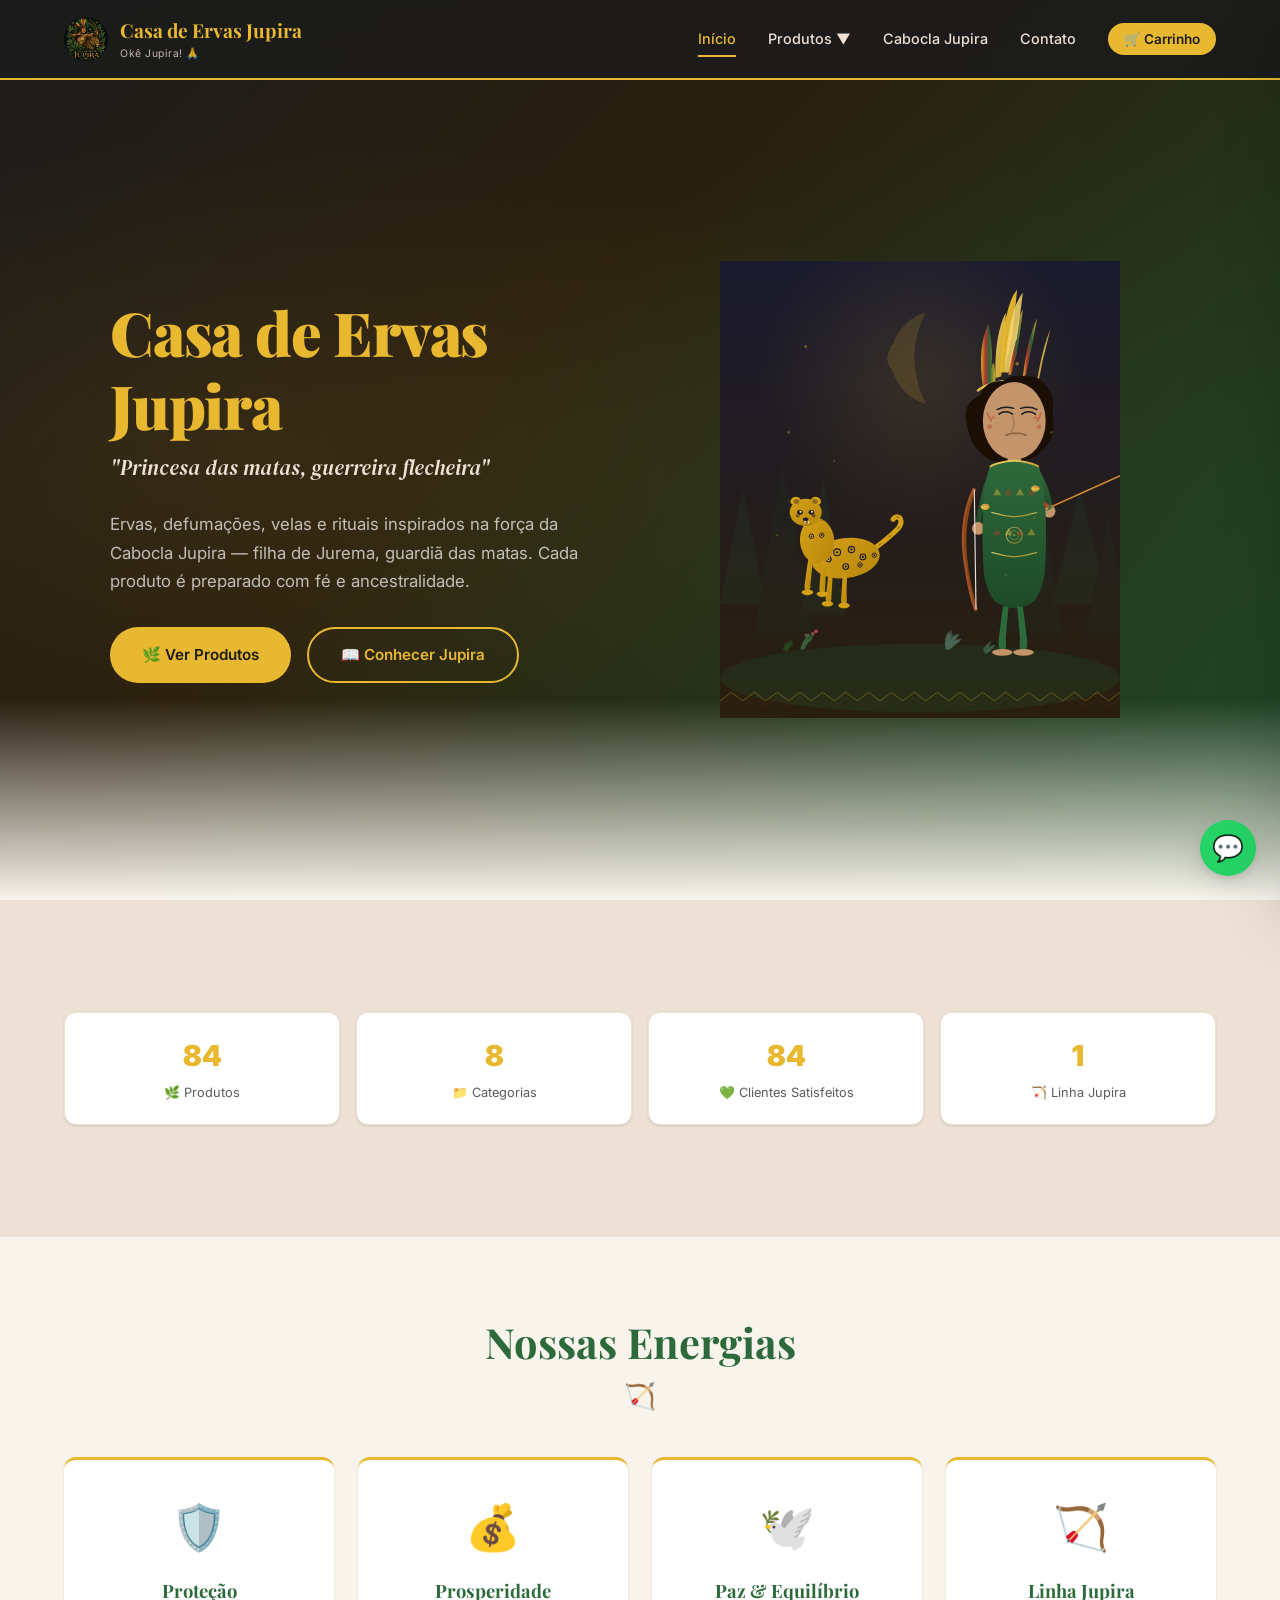
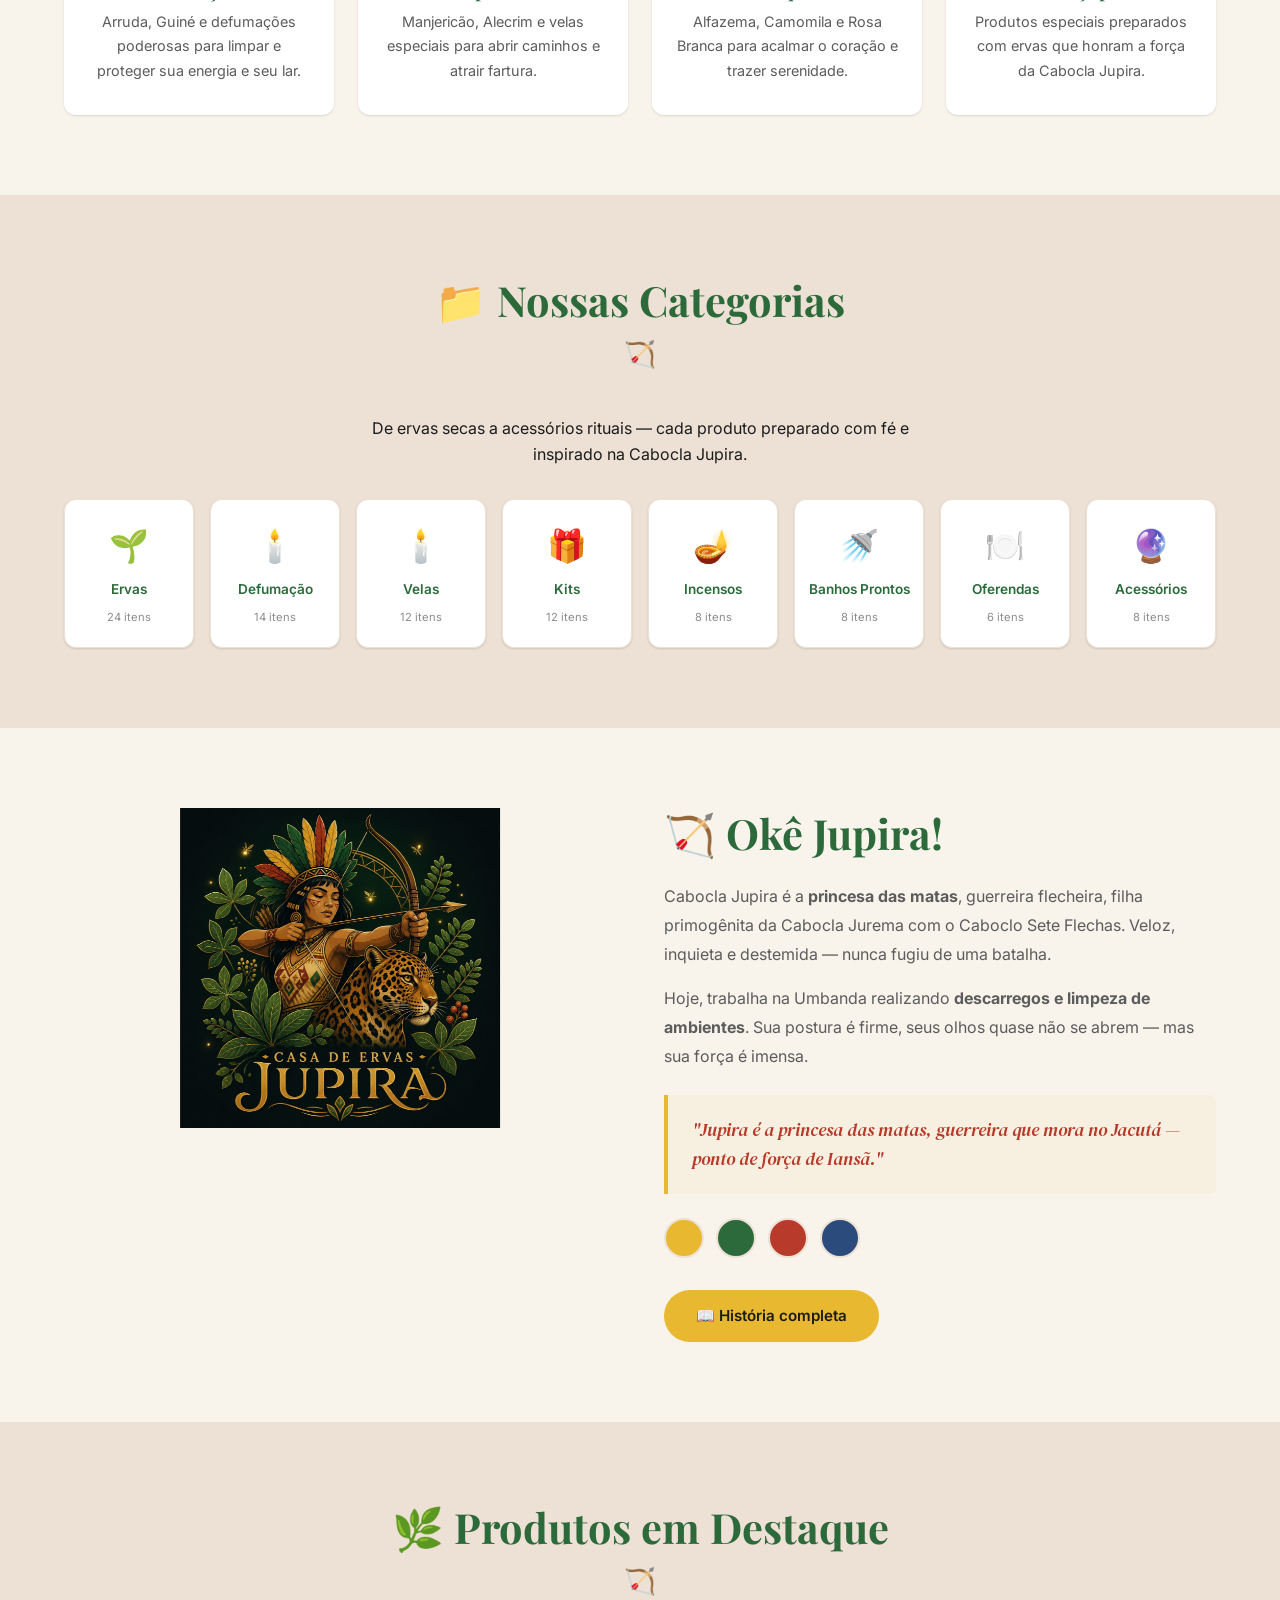
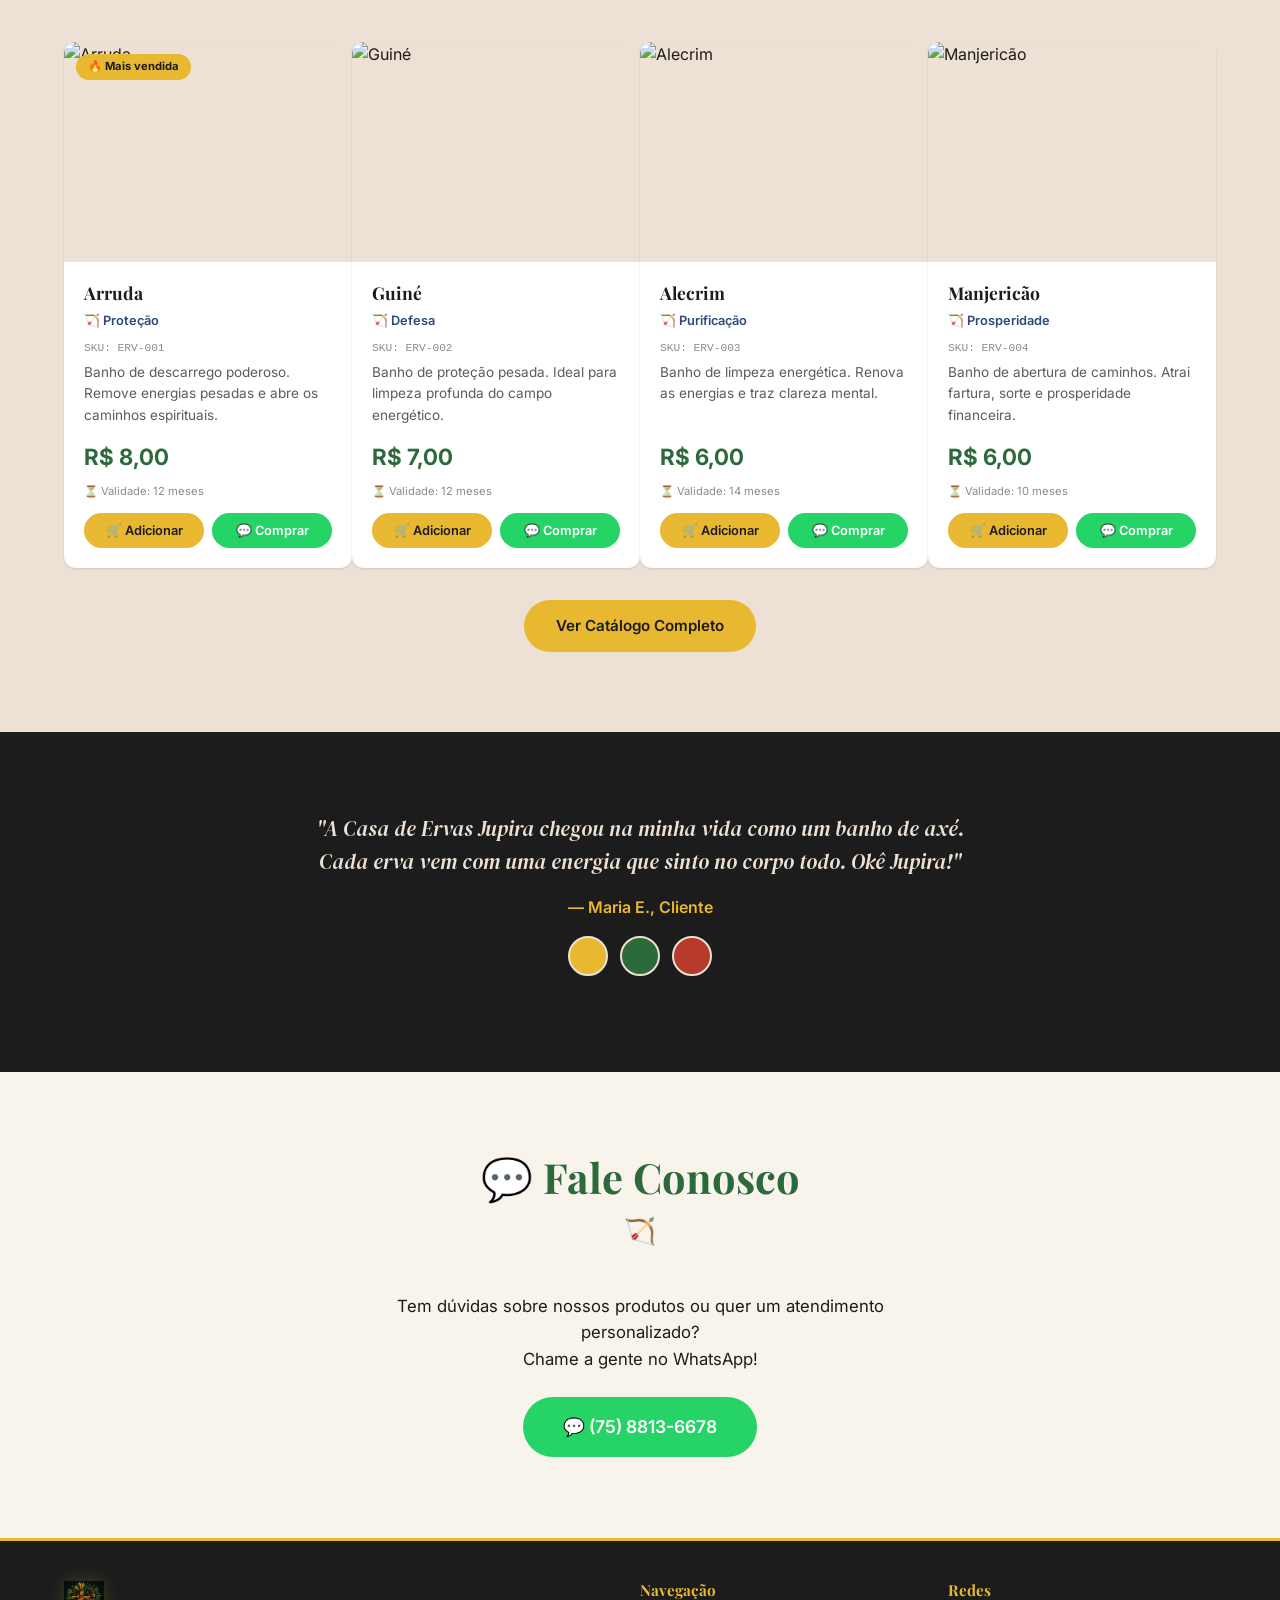
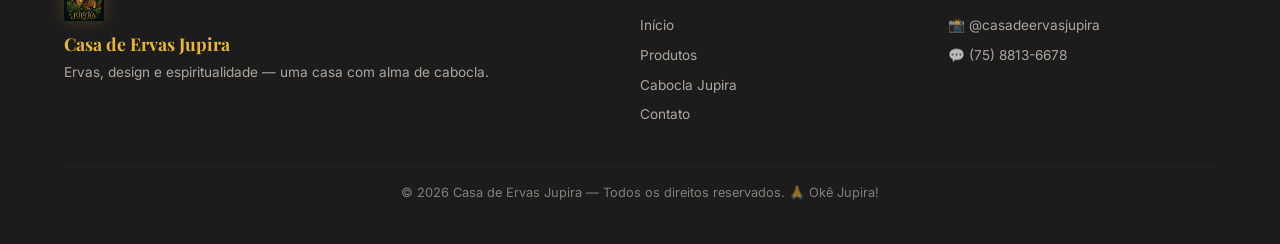
==== commit caaaf516: "feat: atualizar logo e README com nova identidade visual - Substituir logo-jupira.svg pela nova logo" ====
--- a/index.html
+++ b/index.html
@@ -8,7 +8,7 @@
   <link rel="preconnect" href="https://fonts.googleapis.com">
   <link href="https://fonts.googleapis.com/css2?family=Playfair+Display:wght@400;700;900&family=Inter:wght@400;500;600;700&family=DM+Serif+Display:ital@0;1&display=swap" rel="stylesheet">
   <link rel="stylesheet" href="css/style.css">
-  <link rel="icon" href="assets/images/logo-jupira.svg" type="image/svg+xml">
+  <link rel="icon" href="assets/jupira.jpeg" type="image/svg+xml">
 </head>
 <body>
 
@@ -16,7 +16,7 @@
   <header class="header" id="header">
     <div class="container">
       <a href="index.html" class="header-logo">
-        <img src="assets/images/logo-jupira.svg" alt="Casa de Ervas Jupira" width="44" height="44">
+        <img src="assets/jupira.jpeg" alt="Casa de Ervas Jupira" width="44" height="44">
         <div>
           <span>Casa de Ervas Jupira</span>
           <small>Okê Jupira! 🙏</small>
@@ -176,7 +176,7 @@
     <div class="container">
       <div class="sobre-grid">
         <div class="sobre-visual reveal-left">
-          <img src="assets/images/logo-jupira.svg" alt="Símbolo da Cabocla Jupira" width="320" style="margin:0 auto">
+          <img src="assets/jupira.jpeg" alt="Símbolo da Cabocla Jupira" width="320" style="margin:0 auto">
         </div>
         <div class="sobre-texto reveal-right">
           <h2>🏹 Okê Jupira!</h2>
@@ -244,7 +244,7 @@
     <div class="container">
       <div class="footer-grid">
         <div class="footer-brand">
-          <img src="assets/images/logo-jupira.svg" alt="Casa de Ervas Jupira" width="40" height="40">
+          <img src="assets/jupira.jpeg" alt="Casa de Ervas Jupira" width="40" height="40">
           <h3>Casa de Ervas Jupira</h3>
           <p>Ervas, design e espiritualidade — uma casa com alma de cabocla.</p>
         </div>
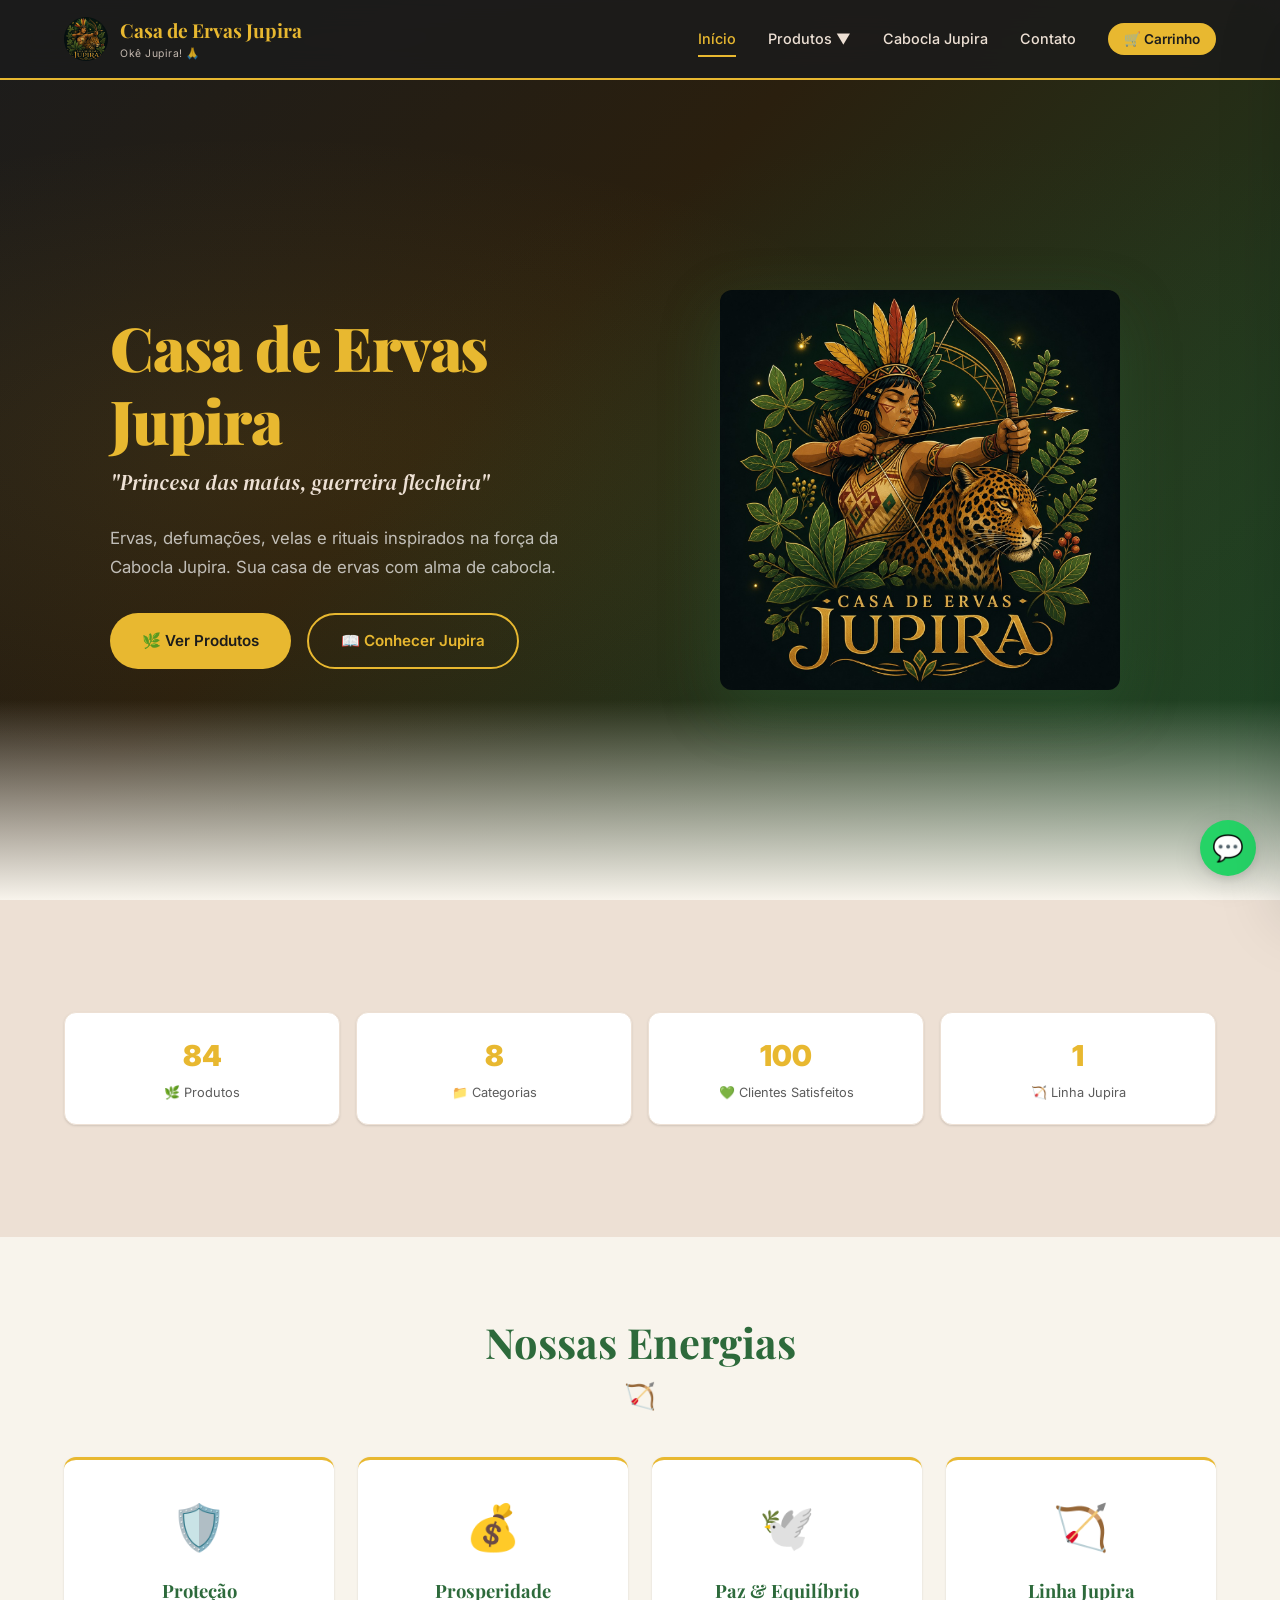
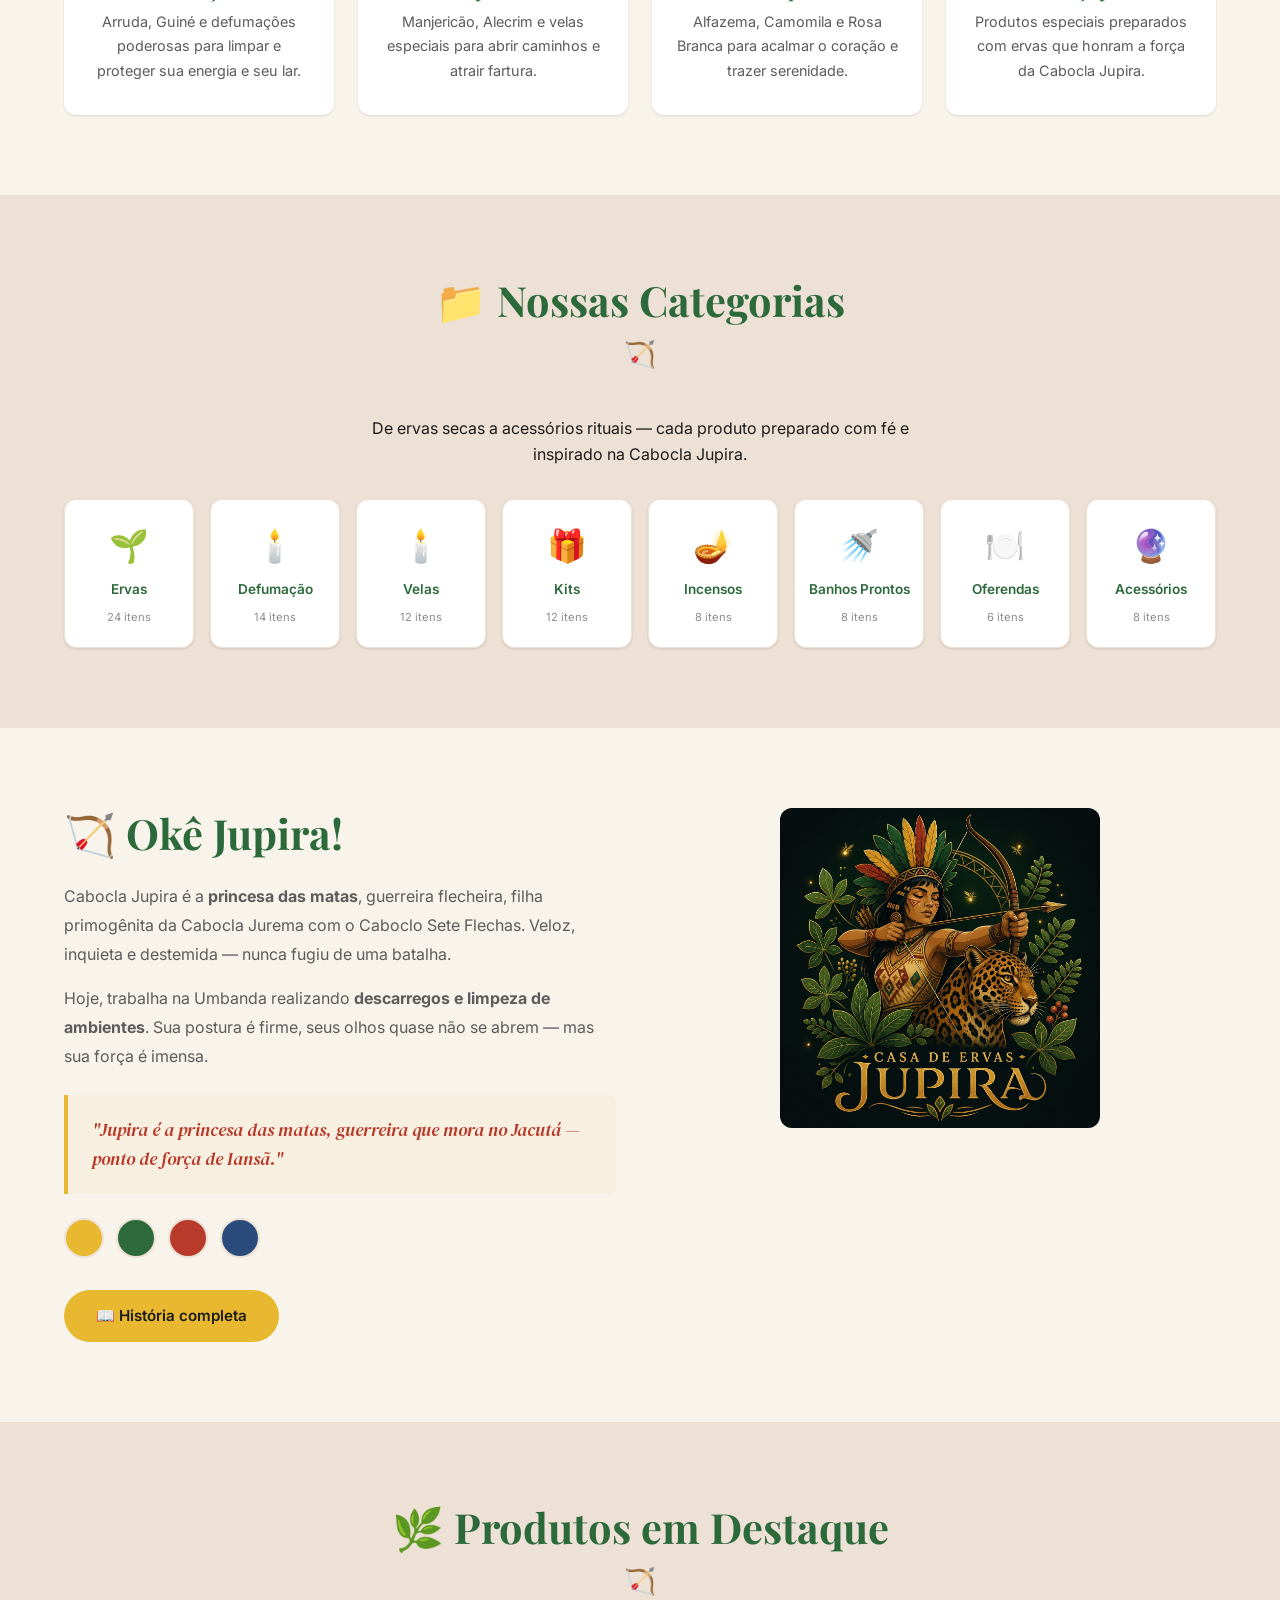
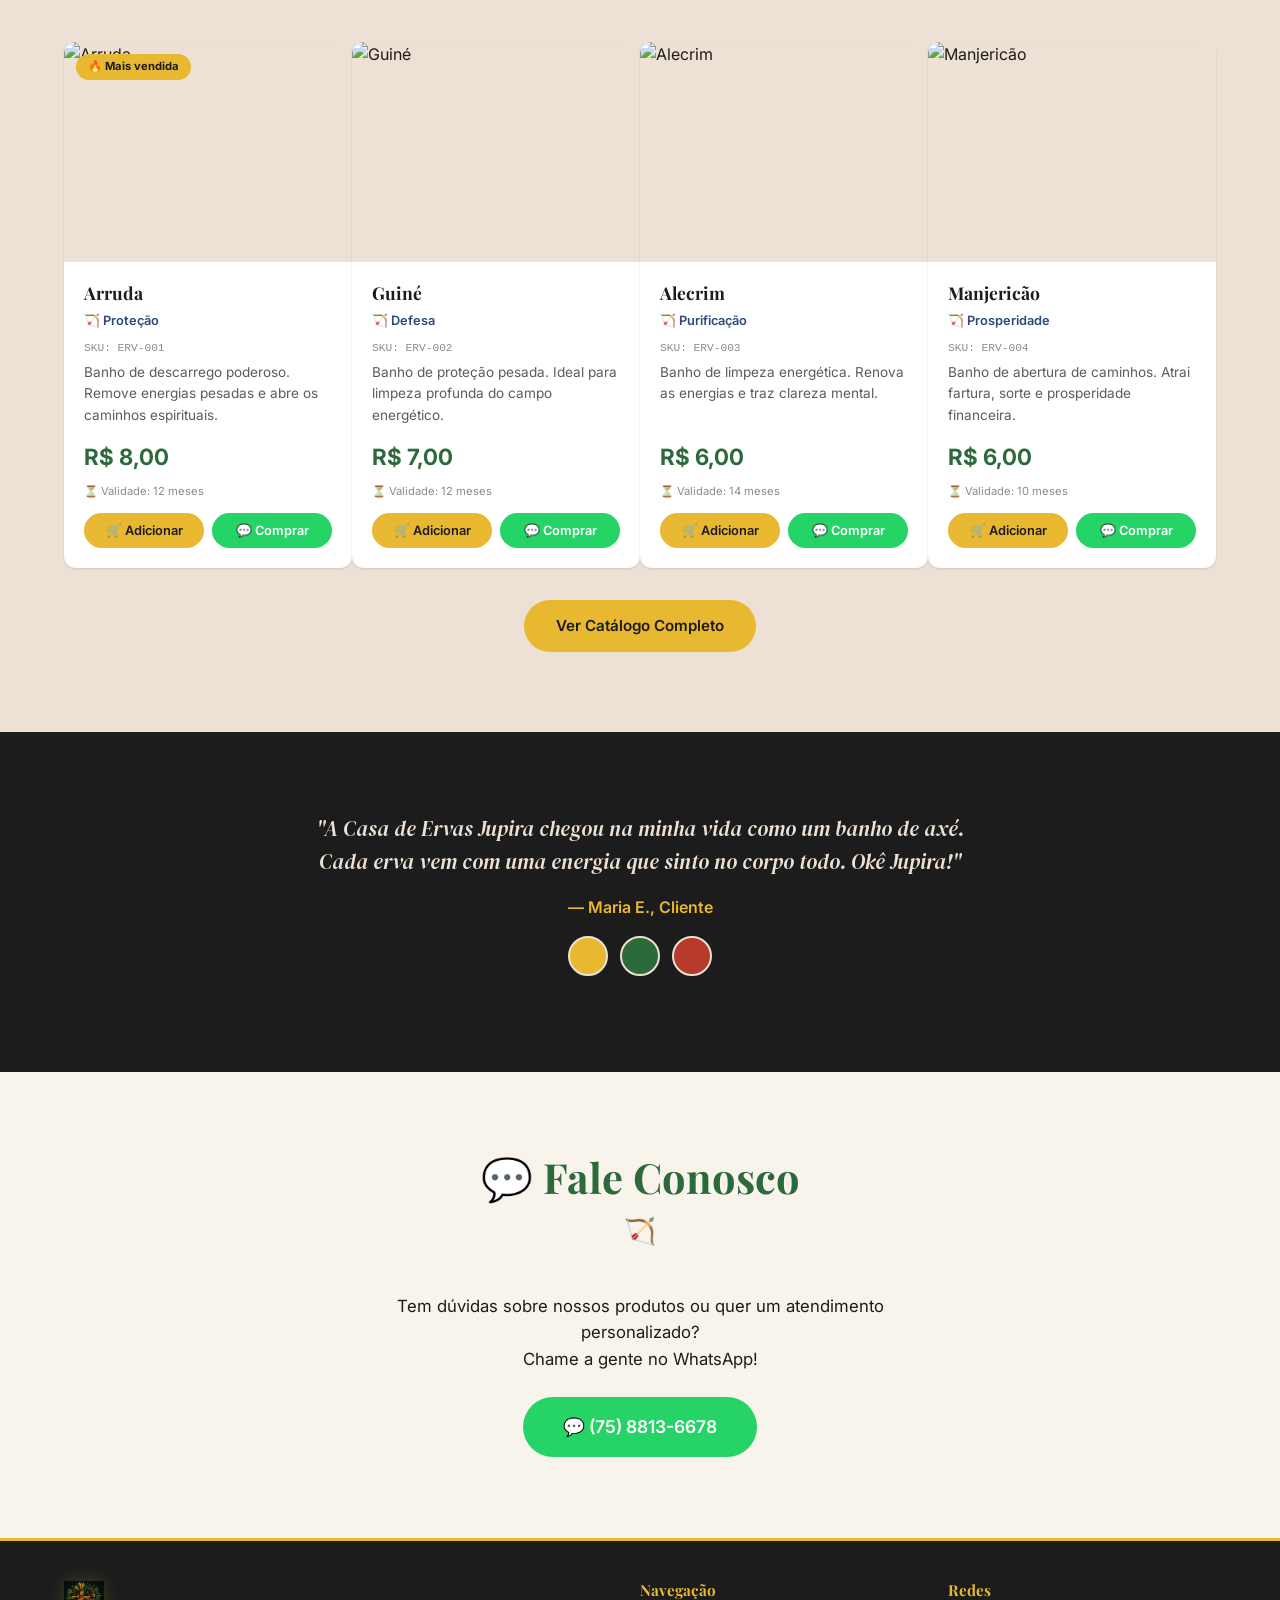
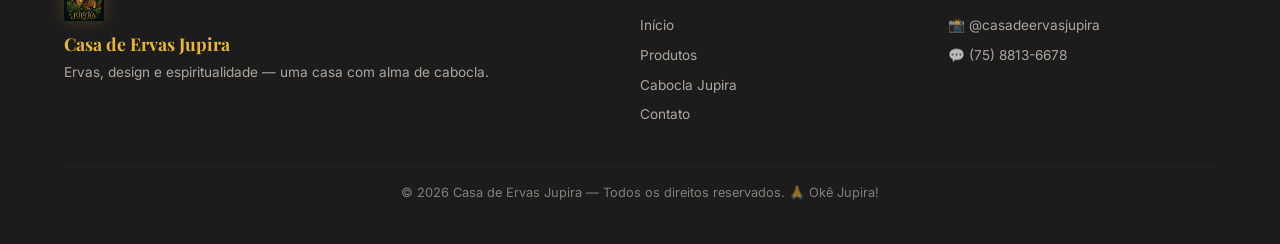
==== commit 43067dbc: "refatoração: remove SVGs, imagens reais de ervas e logo centralizado - remove todos os arquivos SVG " ====
--- a/index.html
+++ b/index.html
@@ -54,14 +54,14 @@
       <div class="hero-content">
         <h1 class="reveal">Casa de Ervas<br>Jupira</h1>
         <p class="subtitle reveal" style="transition-delay:0.15s">"Princesa das matas, guerreira flecheira"</p>
-        <p class="reveal" style="transition-delay:0.3s">Ervas, defumações, velas e rituais inspirados na força da Cabocla Jupira — filha de Jurema, guardiã das matas. Cada produto é preparado com fé e ancestralidade.</p>
+        <p class="reveal" style="transition-delay:0.3s">Ervas, defumações, velas e rituais inspirados na força da Cabocla Jupira. Sua casa de ervas com alma de cabocla.</p>
         <div class="hero-buttons reveal" style="transition-delay:0.45s">
           <a href="produtos.html" class="btn btn-primary">🌿 Ver Produtos</a>
           <a href="sobre.html" class="btn btn-secondary">📖 Conhecer Jupira</a>
         </div>
       </div>
       <div class="hero-visual reveal">
-        <img src="assets/images/cabocla-jupira.svg" alt="Cabocla Jupira — guerreira flecheira" width="400">
+        <img src="assets/jupira.jpeg" alt="Casa de Ervas Jupira" width="400" style="max-width:100%;border-radius:12px;box-shadow:0 20px 60px rgba(45,106,59,0.3)">
       </div>
     </div>
   </section>
@@ -171,27 +171,27 @@
     </div>
   </section>
 
-  <!-- ===== SOBRE JUPIRA (RESUMO) ===== -->
+<!-- ===== SOBRE JUPIRA (RESUMO) ===== -->
   <section class="section">
     <div class="container">
       <div class="sobre-grid">
-        <div class="sobre-visual reveal-left">
-          <img src="assets/jupira.jpeg" alt="Símbolo da Cabocla Jupira" width="320" style="margin:0 auto">
-        </div>
-        <div class="sobre-texto reveal-right">
+        <div class="sobre-texto reveal-left">
           <h2>🏹 Okê Jupira!</h2>
           <p>Cabocla Jupira é a <strong>princesa das matas</strong>, guerreira flecheira, filha primogênita da Cabocla Jurema com o Caboclo Sete Flechas. Veloz, inquieta e destemida — nunca fugiu de uma batalha.</p>
           <p>Hoje, trabalha na Umbanda realizando <strong>descarregos e limpeza de ambientes</strong>. Sua postura é firme, seus olhos quase não se abrem — mas sua força é imensa.</p>
           <div class="quote">
             "Jupira é a princesa das matas, guerreira que mora no Jacutá — ponto de força de Iansã."
           </div>
-          <div class="cores-jupira">
+          <div class="cores-jupira" style="justify-content:flex-start">
             <span style="background:#E8B830" title="Amarelo — coroa de Jurema"></span>
             <span style="background:#2D6A3B" title="Verde — a mata"></span>
             <span style="background:#B83A2A" title="Vermelho — a guerra"></span>
             <span style="background:#2A4B7C" title="Azul Anil — espiritualidade"></span>
           </div>
           <a href="sobre.html" class="btn btn-primary mt-1">📖 História completa</a>
+        </div>
+        <div class="sobre-visual reveal-right">
+          <img src="assets/jupira.jpeg" alt="Símbolo da Cabocla Jupira" width="320" style="margin:0 auto;display:block;border-radius:12px">
         </div>
       </div>
     </div>
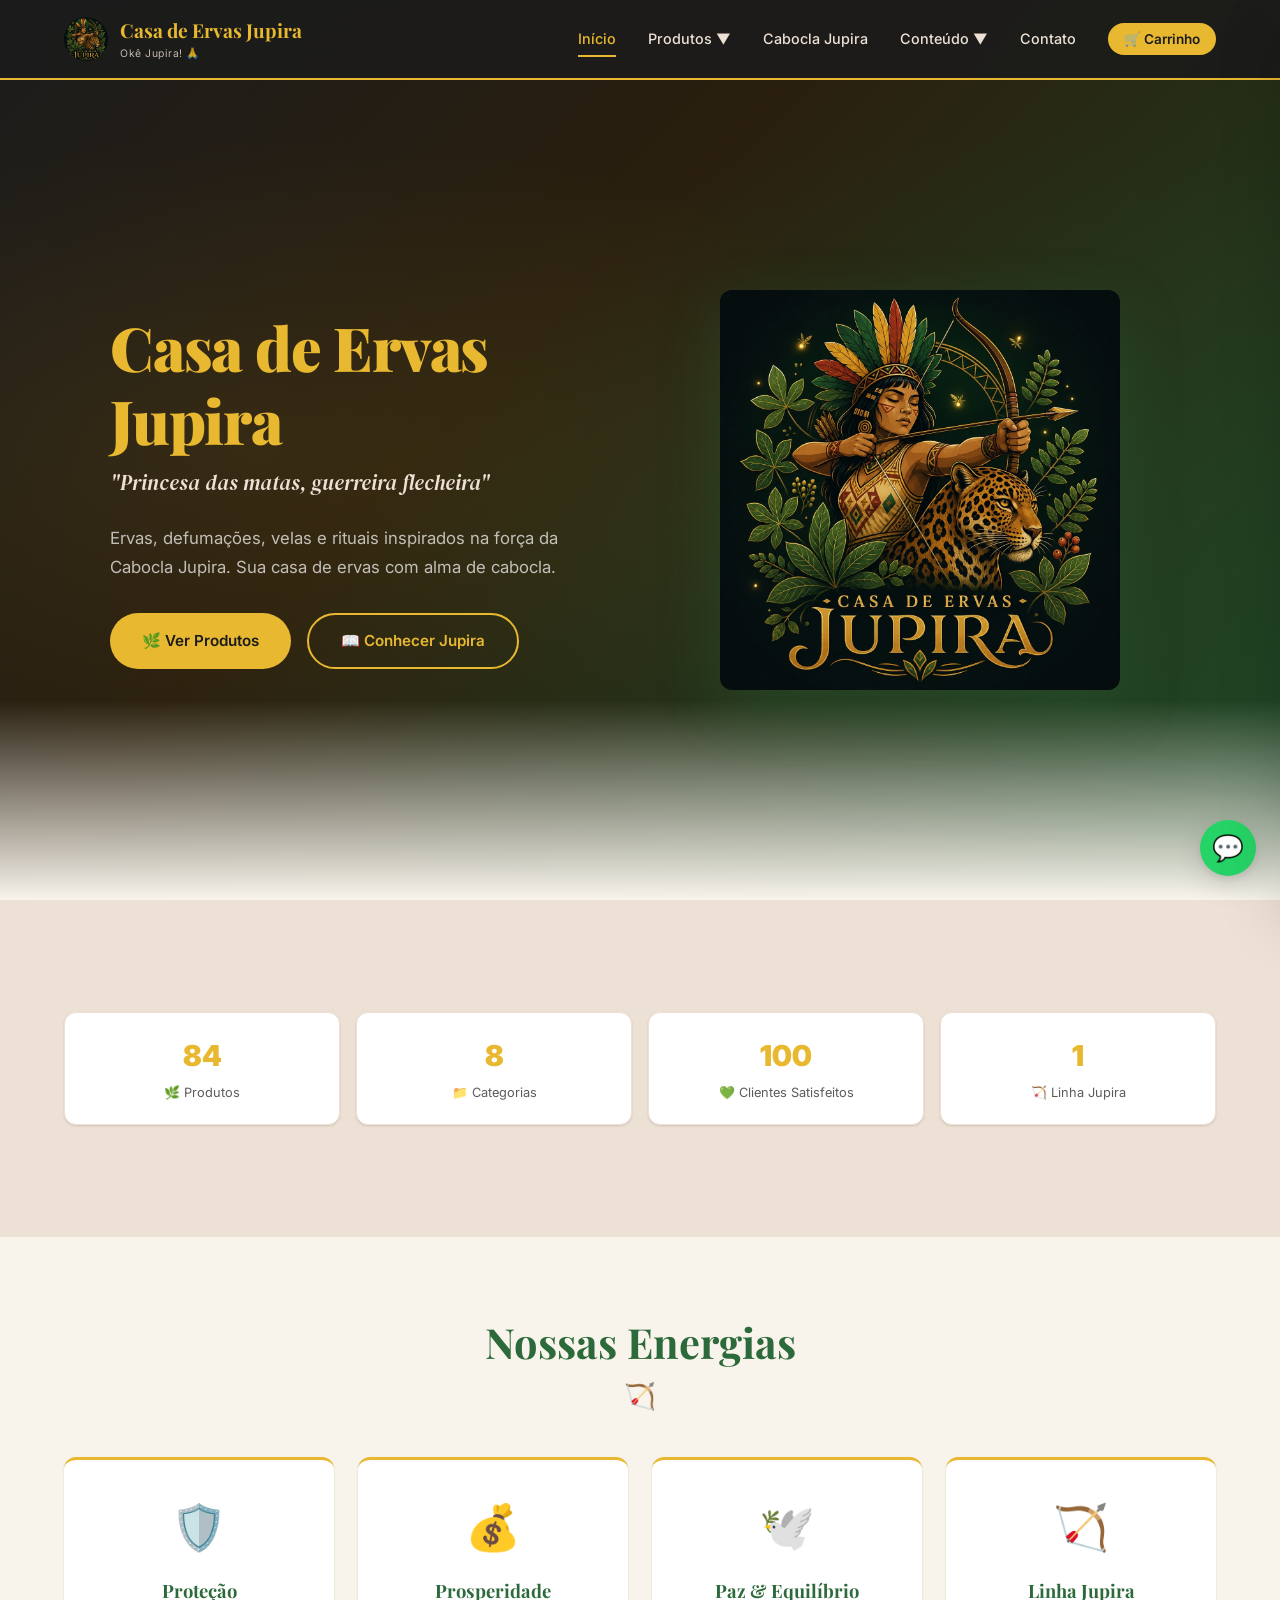
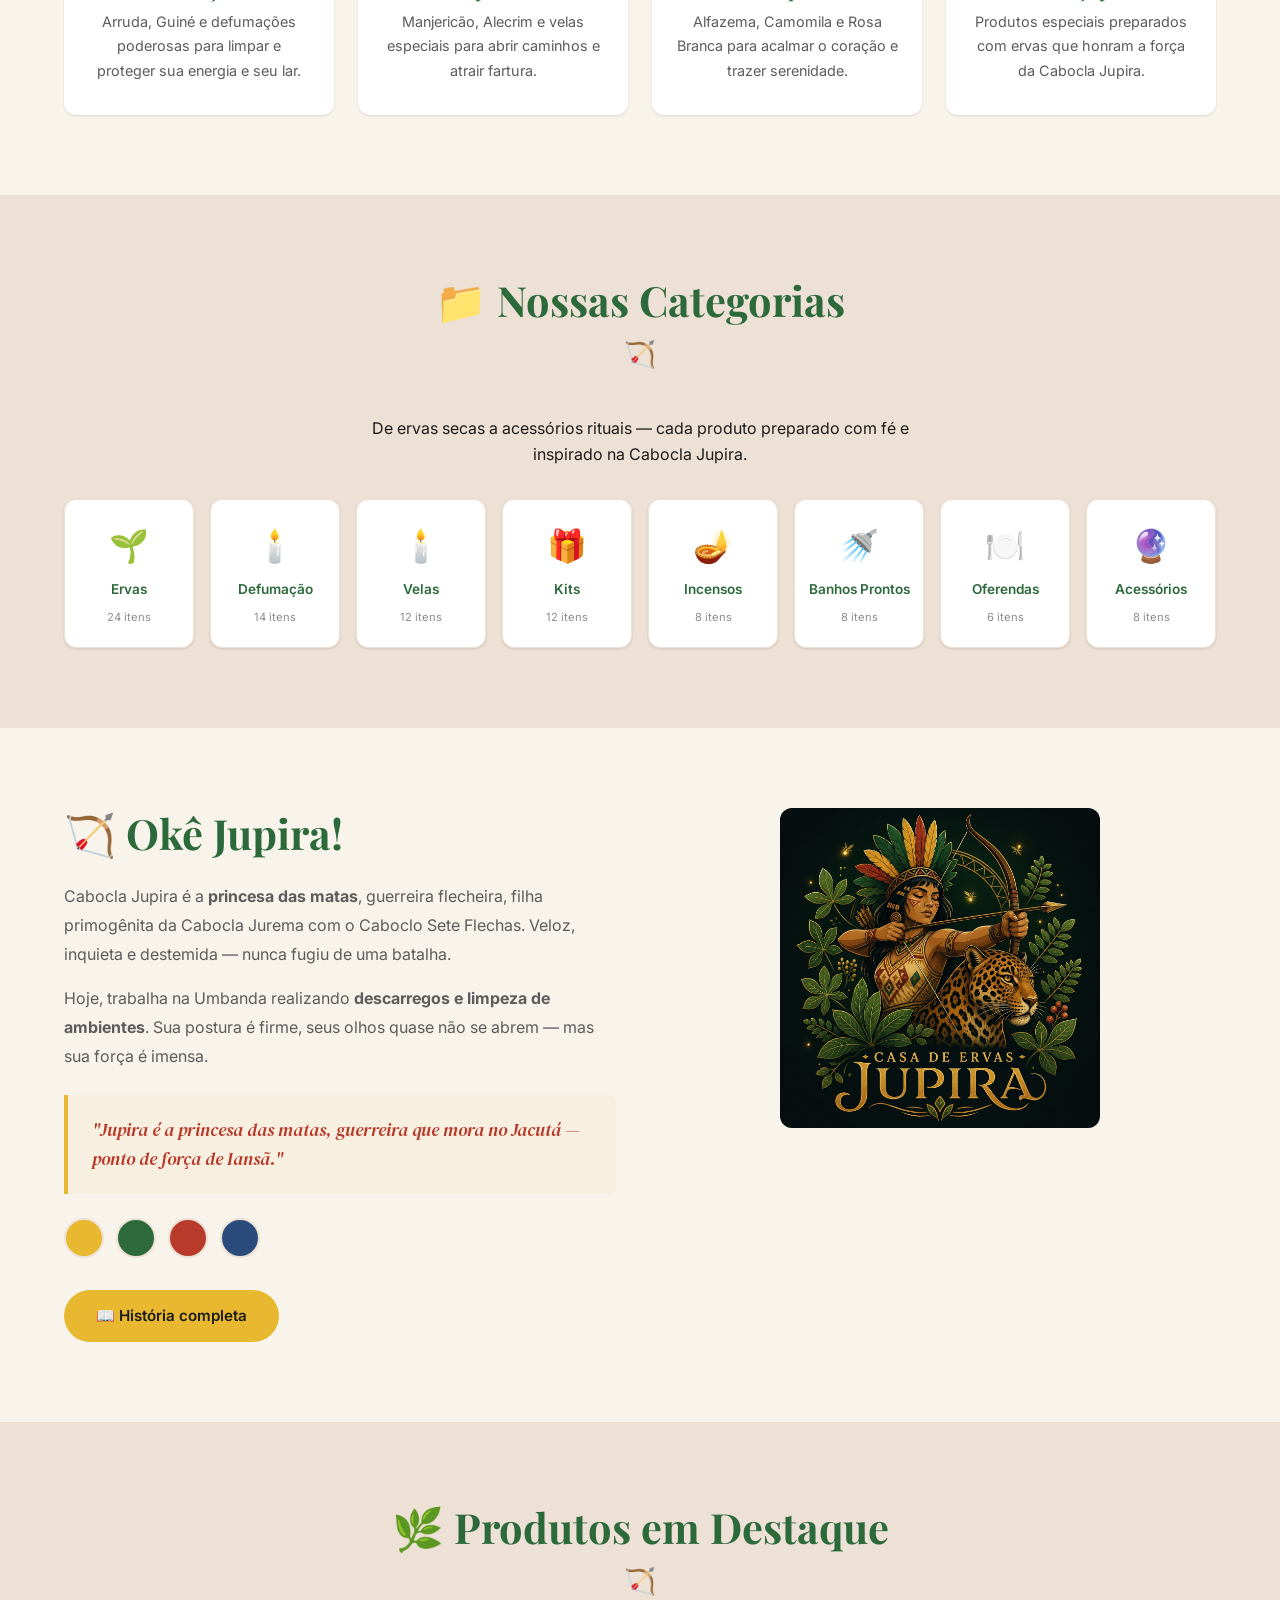
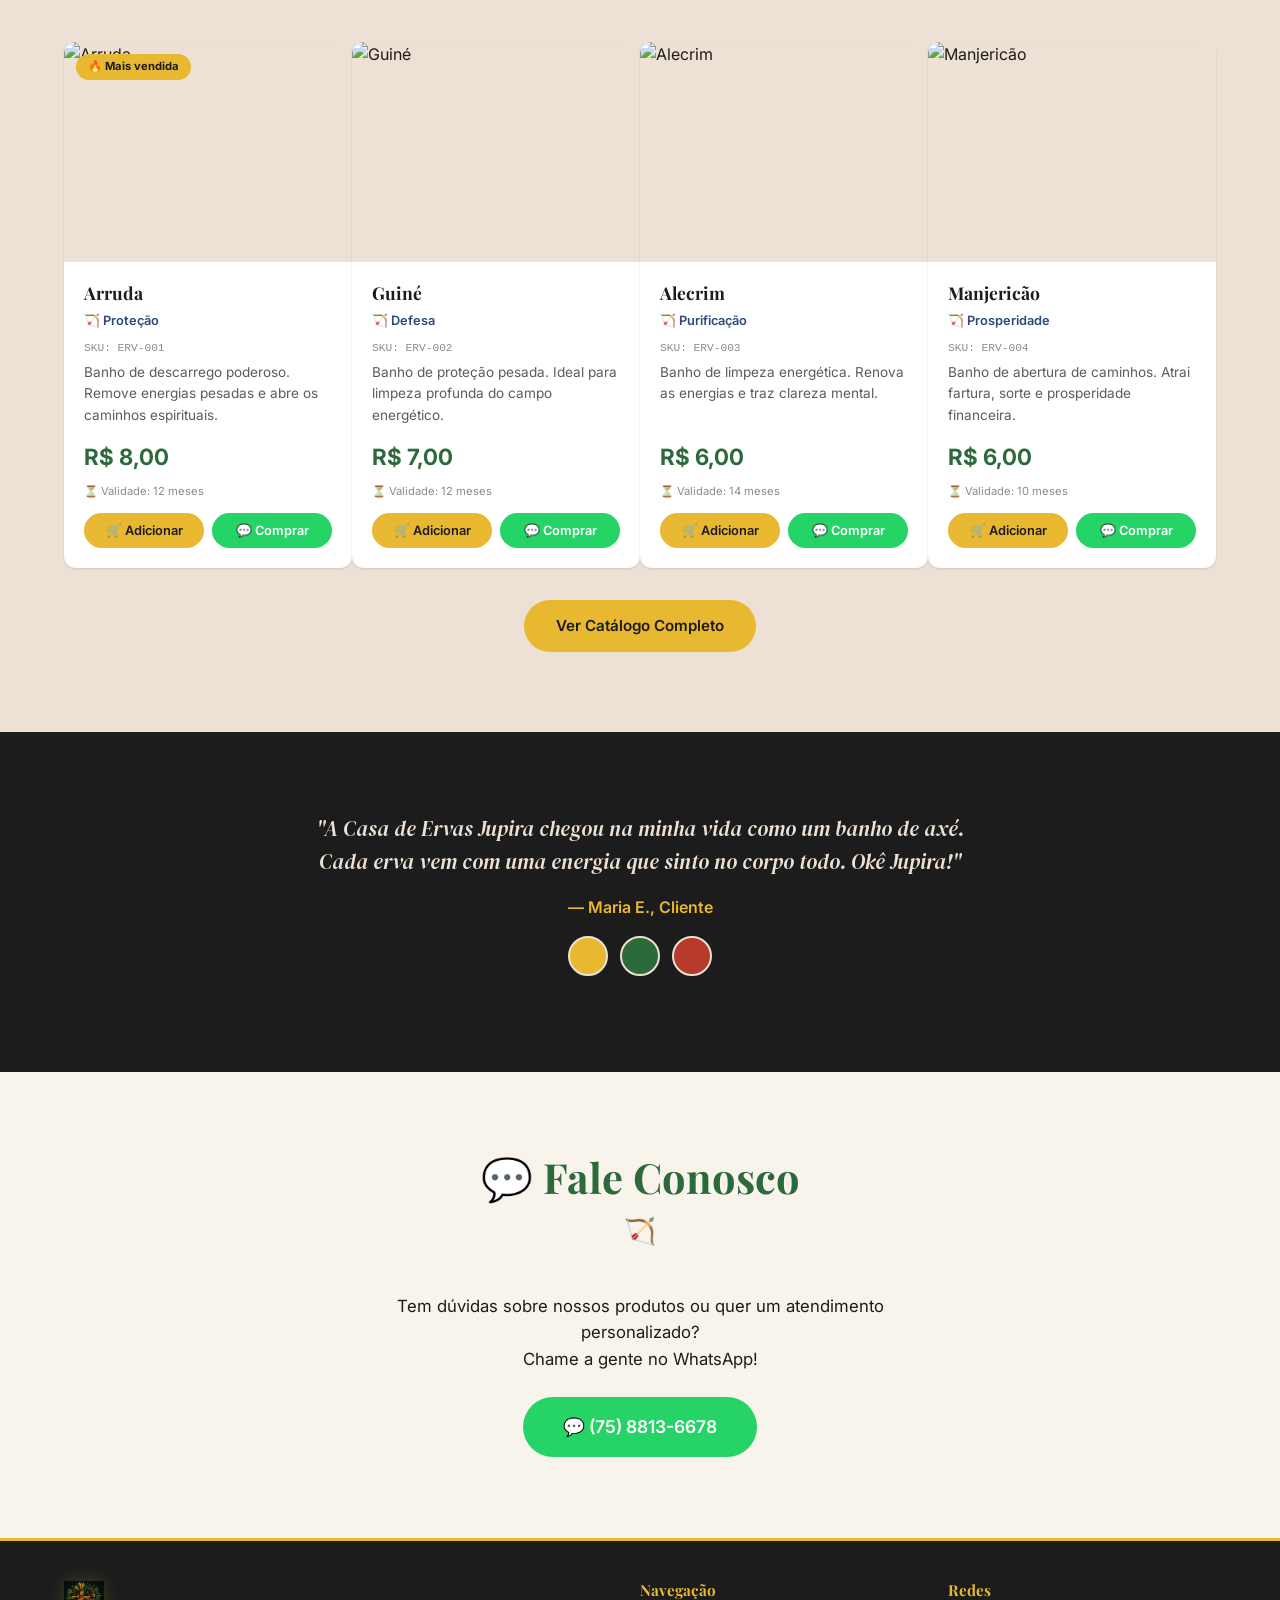
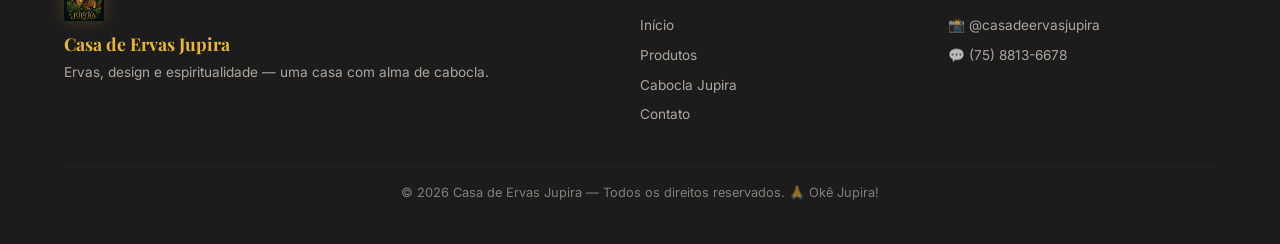
==== commit f6e91ee9: "fix: menu dropdown Conteúdo em todas as páginas + imagens únicas por produto - Adiciona dropdown Con" ====
--- a/index.html
+++ b/index.html
@@ -36,6 +36,13 @@
           </div>
         </div>
         <a href="sobre.html">Cabocla Jupira</a>
+        <div class="nav-dropdown">
+          <a href="#" id="conteudoToggle">Conteúdo ▼</a>
+          <div class="dropdown-menu" id="conteudoMenu">
+            <a href="blog.html">📖 Blog</a>
+            <a href="rituais.html">🔮 Rituais</a>
+          </div>
+        </div>
         <a href="contato.html">Contato</a>
         <button class="cart-btn" onclick="showCart()">
           🛒 Carrinho <span class="cart-count">0</span>
